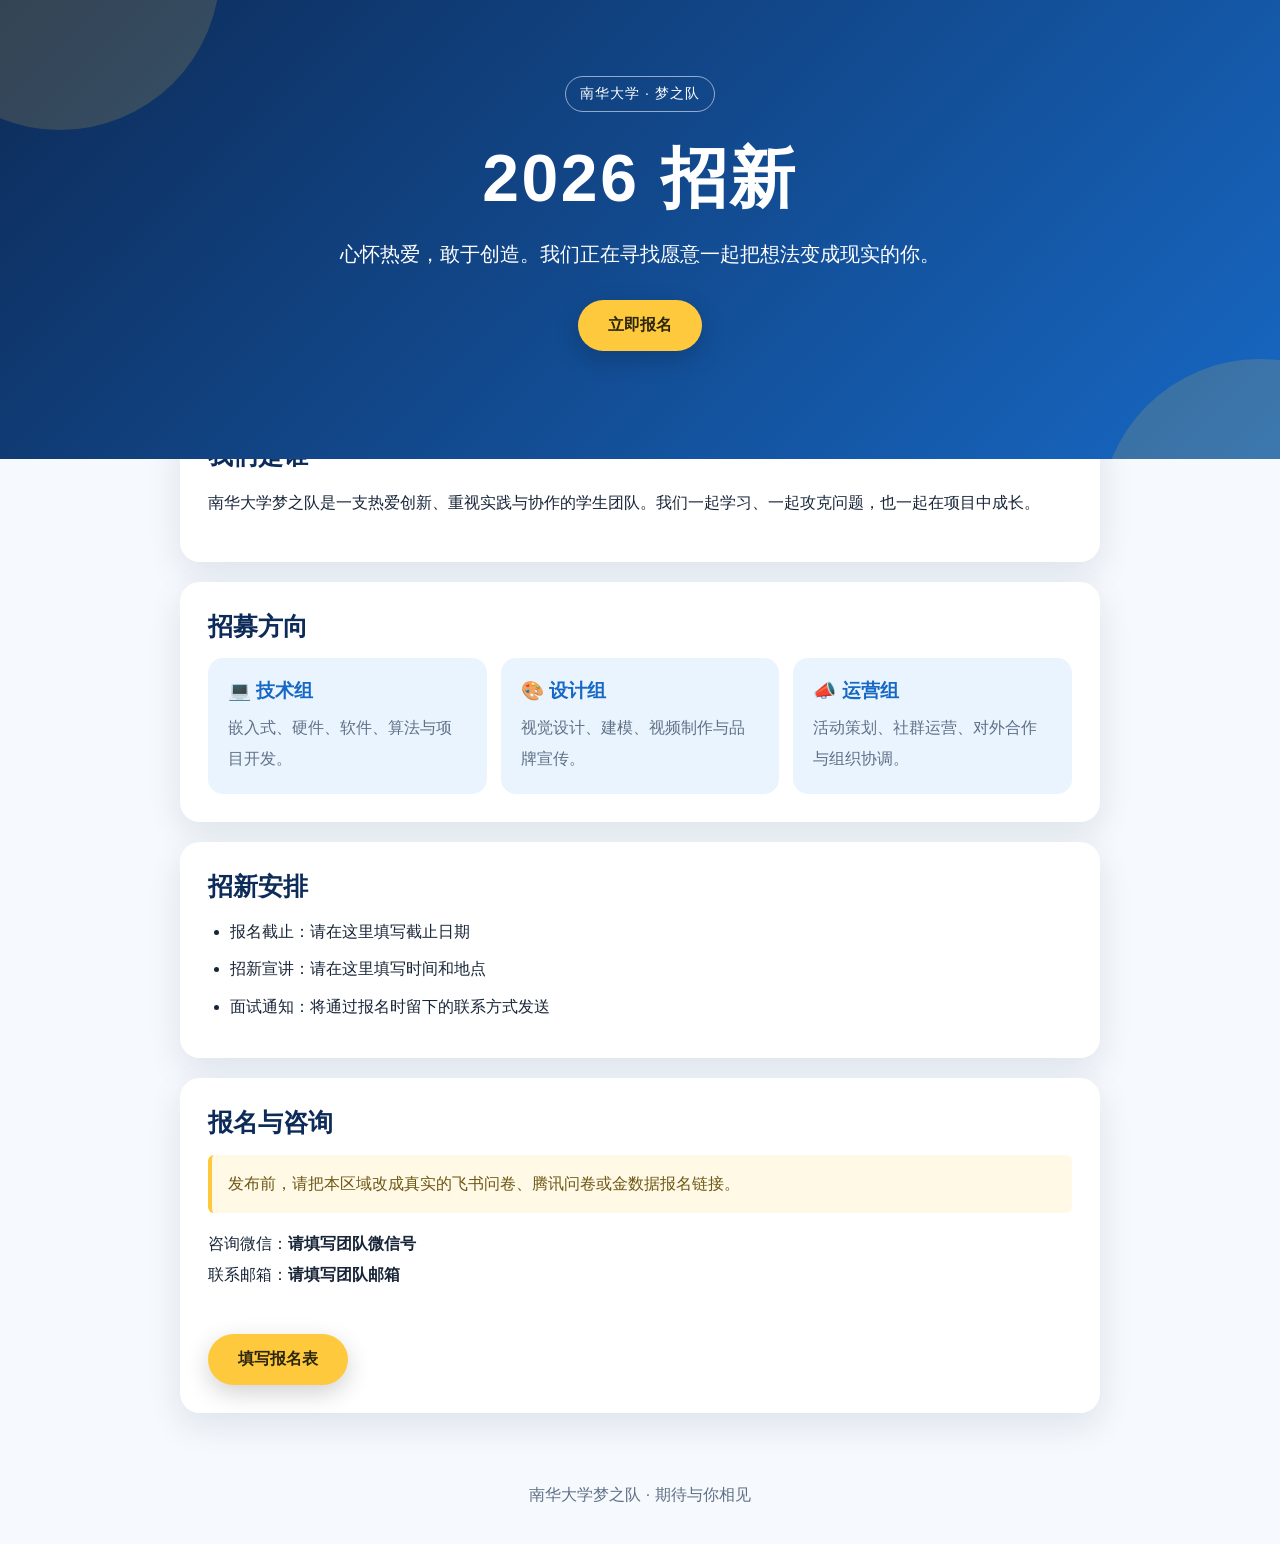
==== index.html @ 324c7036 "Create recruitment website" ====
<!doctype html>
<html lang="zh-CN">
  <head>
    <meta charset="UTF-8" />
    <meta name="viewport" content="width=device-width, initial-scale=1.0" />
    <meta name="description" content="南华大学梦之队 2026 招新" />
    <title>南华大学梦之队｜2026 招新</title>
    <style>
      :root {
        --navy: #0d2b58;
        --blue: #1768c4;
        --sky: #eaf4ff;
        --gold: #ffc93d;
        --ink: #182538;
        --muted: #607086;
        --white: #ffffff;
      }

      * { box-sizing: border-box; }
      html { scroll-behavior: smooth; }
      body {
        margin: 0;
        color: var(--ink);
        font-family: "Microsoft YaHei", "PingFang SC", sans-serif;
        background: #f6f9fd;
      }
      .hero {
        overflow: hidden;
        position: relative;
        padding: 76px 20px 108px;
        color: var(--white);
        text-align: center;
        background: linear-gradient(135deg, var(--navy), var(--blue));
      }
      .hero::before, .hero::after {
        position: absolute;
        width: 320px;
        height: 320px;
        border-radius: 50%;
        content: "";
        opacity: .16;
        background: var(--gold);
      }
      .hero::before { top: -190px; left: -100px; }
      .hero::after { right: -140px; bottom: -220px; }
      .hero-content { position: relative; max-width: 760px; margin: auto; }
      .tag {
        display: inline-block;
        padding: 8px 14px;
        border: 1px solid rgba(255, 255, 255, .55);
        border-radius: 99px;
        font-size: 14px;
        letter-spacing: .08em;
      }
      h1 { margin: 22px 0 12px; font-size: clamp(38px, 8vw, 66px); letter-spacing: .04em; }
      .slogan { margin: 0 auto; max-width: 620px; font-size: clamp(16px, 3vw, 20px); line-height: 1.8; }
      .button {
        display: inline-block;
        margin-top: 28px;
        padding: 15px 30px;
        border-radius: 99px;
        color: #2c260d;
        background: var(--gold);
        font-weight: 700;
        text-decoration: none;
        box-shadow: 0 8px 24px rgba(0, 0, 0, .18);
      }
      main { max-width: 960px; margin: -48px auto 0; padding: 0 20px 52px; }
      .card {
        margin-bottom: 20px;
        padding: 28px;
        border-radius: 20px;
        background: var(--white);
        box-shadow: 0 12px 34px rgba(25, 54, 93, .11);
      }
      h2 { margin: 0 0 15px; color: var(--navy); font-size: 25px; }
      p { line-height: 1.9; }
      .grid { display: grid; grid-template-columns: repeat(3, minmax(0, 1fr)); gap: 14px; }
      .direction { padding: 20px; border-radius: 15px; background: var(--sky); }
      .direction h3 { margin: 0 0 9px; color: var(--blue); }
      .direction p { margin: 0; color: var(--muted); }
      .schedule { margin: 0; padding-left: 22px; }
      .schedule li { margin: 10px 0; line-height: 1.7; }
      .notice { padding: 14px 16px; border-left: 4px solid var(--gold); border-radius: 6px; background: #fff9e6; color: #6d5714; }
      footer { padding: 0 20px 38px; color: var(--muted); text-align: center; }
      @media (max-width: 680px) {
        .hero { padding-top: 58px; }
        .grid { grid-template-columns: 1fr; }
        .card { padding: 22px; }
      }
    </style>
  </head>
  <body>
    <header class="hero">
      <div class="hero-content">
        <span class="tag">南华大学 · 梦之队</span>
        <h1>2026 招新</h1>
        <p class="slogan">心怀热爱，敢于创造。我们正在寻找愿意一起把想法变成现实的你。</p>
        <!-- 将下面 #apply 替换为你的问卷链接，例如 https://xxx.feishu.cn/... -->
        <a class="button" href="#apply">立即报名</a>
      </div>
    </header>

    <main>
      <section class="card">
        <h2>我们是谁</h2>
        <p>南华大学梦之队是一支热爱创新、重视实践与协作的学生团队。我们一起学习、一起攻克问题，也一起在项目中成长。</p>
      </section>

      <section class="card">
        <h2>招募方向</h2>
        <div class="grid">
          <article class="direction">
            <h3>💻 技术组</h3>
            <p>嵌入式、硬件、软件、算法与项目开发。</p>
          </article>
          <article class="direction">
            <h3>🎨 设计组</h3>
            <p>视觉设计、建模、视频制作与品牌宣传。</p>
          </article>
          <article class="direction">
            <h3>📣 运营组</h3>
            <p>活动策划、社群运营、对外合作与组织协调。</p>
          </article>
        </div>
      </section>

      <section class="card">
        <h2>招新安排</h2>
        <ul class="schedule">
          <li>报名截止：请在这里填写截止日期</li>
          <li>招新宣讲：请在这里填写时间和地点</li>
          <li>面试通知：将通过报名时留下的联系方式发送</li>
        </ul>
      </section>

      <section class="card" id="apply">
        <h2>报名与咨询</h2>
        <p class="notice">发布前，请把本区域改成真实的飞书问卷、腾讯问卷或金数据报名链接。</p>
        <p>咨询微信：<strong>请填写团队微信号</strong><br />联系邮箱：<strong>请填写团队邮箱</strong></p>
        <!-- 将 href 中的 # 换成你的报名表链接 -->
        <a class="button" href="#" target="_blank" rel="noopener">填写报名表</a>
      </section>
    </main>

    <footer>南华大学梦之队 · 期待与你相见</footer>
  </body>
</html>
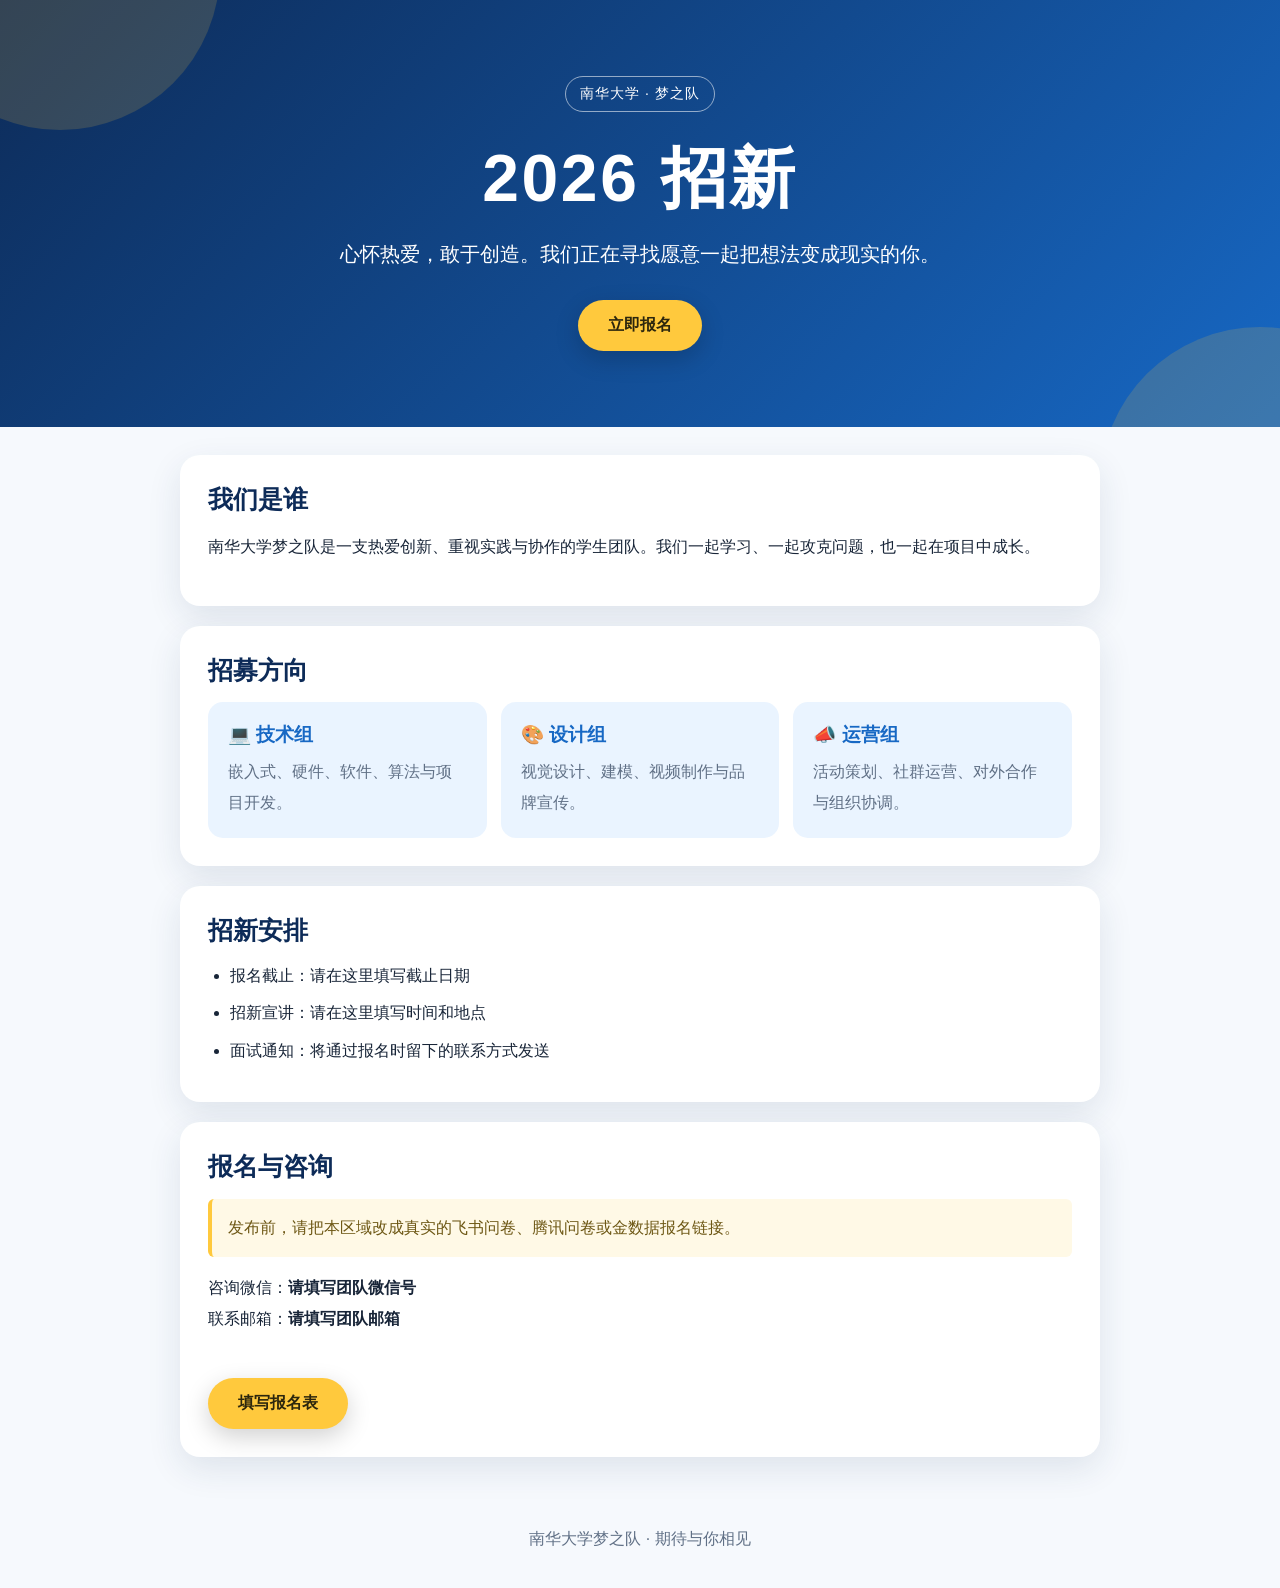
==== commit 6c556926: "Update index.html" ====
--- a/index.html
+++ b/index.html
@@ -27,7 +27,7 @@
       .hero {
         overflow: hidden;
         position: relative;
-        padding: 76px 20px 108px;
+        padding: 76px 20px 76px;
         color: var(--white);
         text-align: center;
         background: linear-gradient(135deg, var(--navy), var(--blue));
@@ -65,7 +65,7 @@
         text-decoration: none;
         box-shadow: 0 8px 24px rgba(0, 0, 0, .18);
       }
-      main { max-width: 960px; margin: -48px auto 0; padding: 0 20px 52px; }
+      main { max-width: 960px; margin: 28px auto 0; padding: 0 20px 52px; }
       .card {
         margin-bottom: 20px;
         padding: 28px;
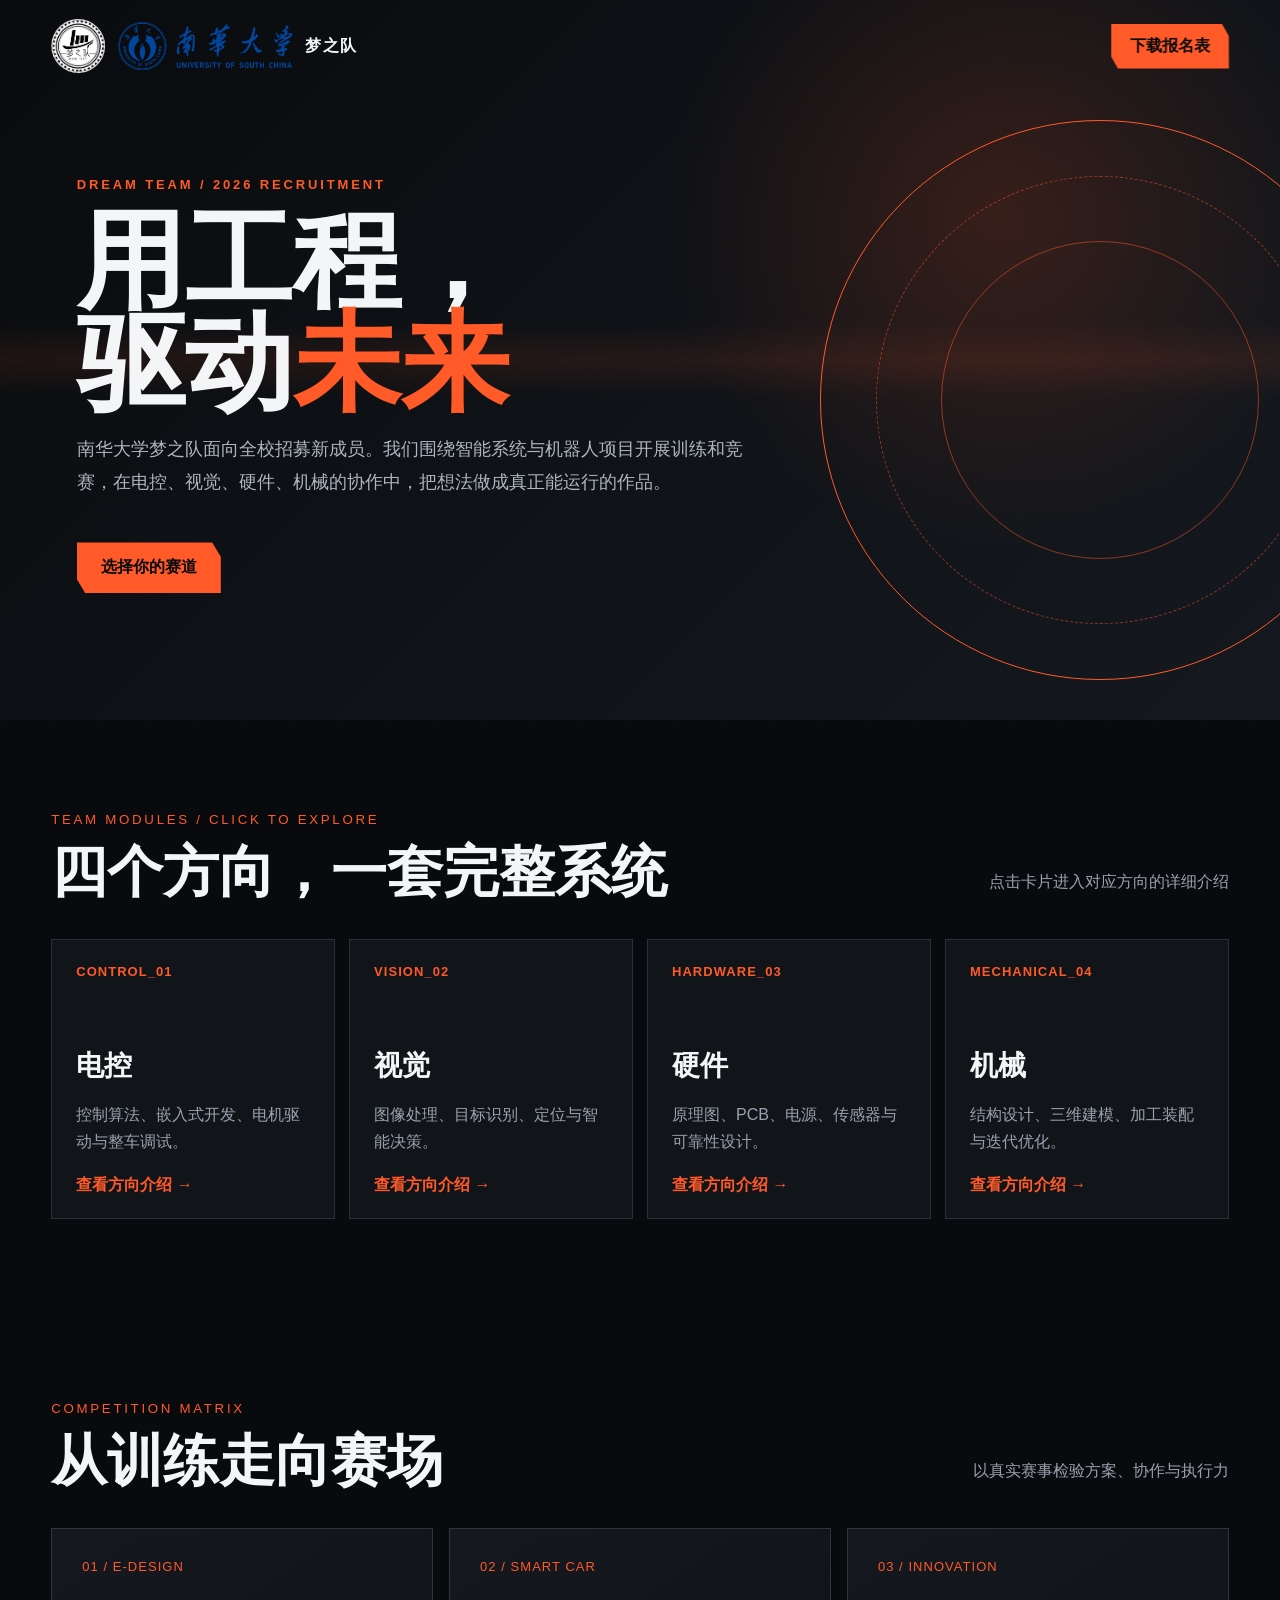
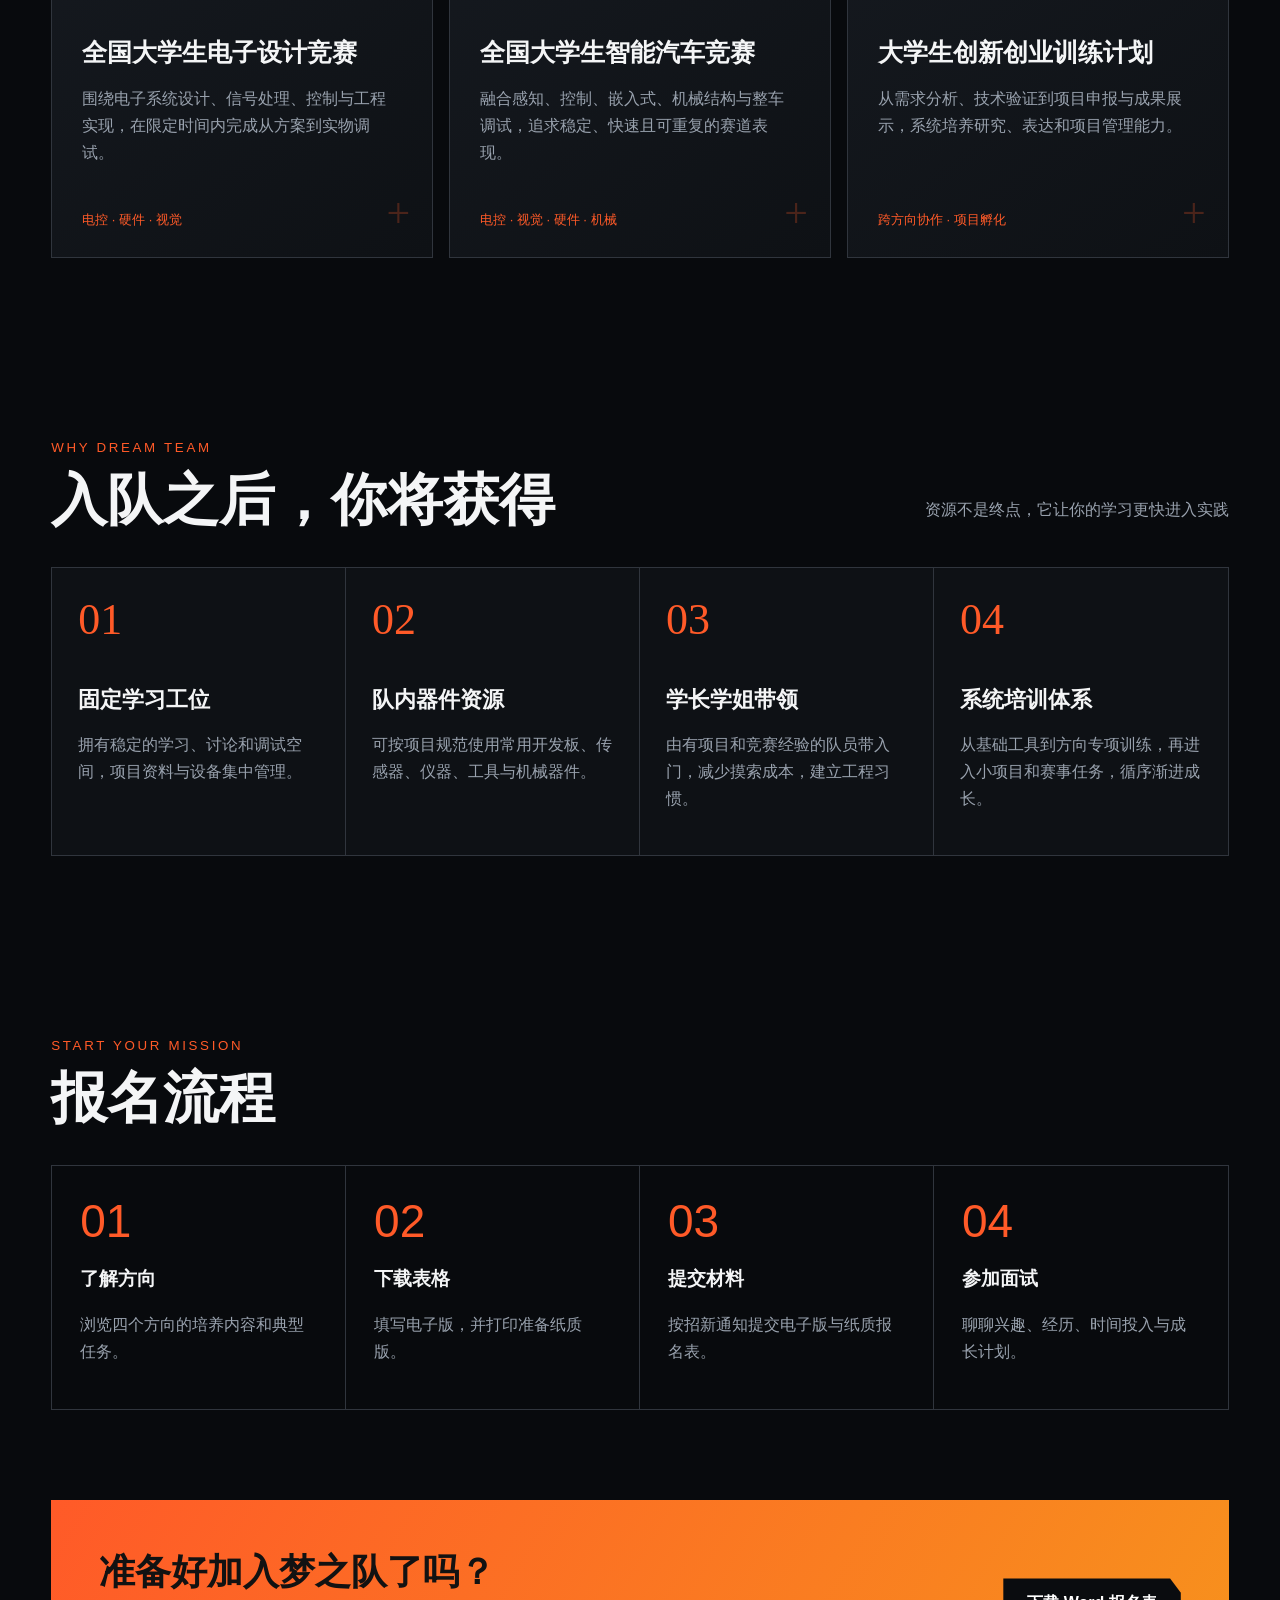
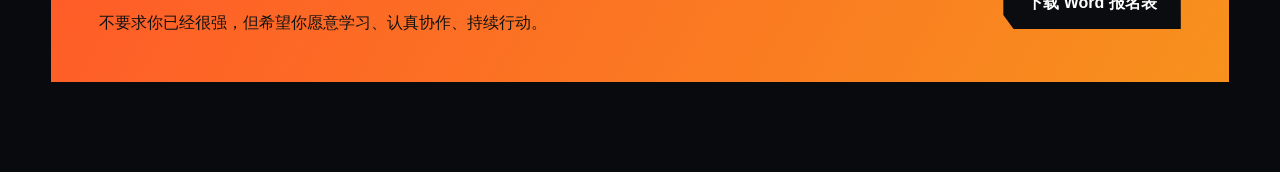
==== commit d6aa3fae: "更新" ====
--- a/index.html
+++ b/index.html
@@ -1,148 +1,11 @@
-<!doctype html>
-<html lang="zh-CN">
-  <head>
-    <meta charset="UTF-8" />
-    <meta name="viewport" content="width=device-width, initial-scale=1.0" />
-    <meta name="description" content="南华大学梦之队 2026 招新" />
-    <title>南华大学梦之队｜2026 招新</title>
-    <style>
-      :root {
-        --navy: #0d2b58;
-        --blue: #1768c4;
-        --sky: #eaf4ff;
-        --gold: #ffc93d;
-        --ink: #182538;
-        --muted: #607086;
-        --white: #ffffff;
-      }
+<!doctype html><html lang="zh-CN"><head><meta charset="utf-8"><meta name="viewport" content="width=device-width,initial-scale=1"><meta name="description" content="南华大学梦之队招新：电控、视觉、硬件、机械方向"><title>梦之队招新 · 黑曜机甲</title><link rel="stylesheet" href="assets/mecha.css"><link rel="stylesheet" href="assets/brand-fix.css"></head><body>
+<nav class="nav"><a class="brand" href="index.html"><img src="assets/dream-team-logo.jpg" alt="梦之队队徽"><img class="usc-logo" src="assets/usc-logo.png" alt="南华大学校标"><b>梦之队</b></a><a class="btn compact" href="南华大学梦之队招新报名表.docx" download>下载报名表</a></nav>
+<header class="hero"><div class="orb"></div><div class="scanline"></div><div class="hero-inner"><div class="kicker">DREAM TEAM / 2026 RECRUITMENT</div><h1>用工程，<br>驱动<em>未来</em></h1><p>南华大学梦之队面向全校招募新成员。我们围绕智能系统与机器人项目开展训练和竞赛，在电控、视觉、硬件、机械的协作中，把想法做成真正能运行的作品。</p><a class="btn" href="#roles">选择你的赛道</a></div></header>
+<main>
+<section id="roles"><div class="title"><div><small>TEAM MODULES / CLICK TO EXPLORE</small><h2>四个方向，一套完整系统</h2></div><p>点击卡片进入对应方向的详细介绍</p></div><div class="roles"><a class="role" href="direction-control.html"><b>CONTROL_01</b><h3>电控</h3><p>控制算法、嵌入式开发、电机驱动与整车调试。</p><span>查看方向介绍 →</span></a><a class="role" href="direction-vision.html"><b>VISION_02</b><h3>视觉</h3><p>图像处理、目标识别、定位与智能决策。</p><span>查看方向介绍 →</span></a><a class="role" href="direction-hardware.html"><b>HARDWARE_03</b><h3>硬件</h3><p>原理图、PCB、电源、传感器与可靠性设计。</p><span>查看方向介绍 →</span></a><a class="role" href="direction-mechanical.html"><b>MECHANICAL_04</b><h3>机械</h3><p>结构设计、三维建模、加工装配与迭代优化。</p><span>查看方向介绍 →</span></a></div></section>
+<section><div class="title"><div><small>COMPETITION MATRIX</small><h2>从训练走向赛场</h2></div><p>以真实赛事检验方案、协作与执行力</p></div><div class="competitions"><article class="competition"><span>01 / E-DESIGN</span><h3>全国大学生电子设计竞赛</h3><p>围绕电子系统设计、信号处理、控制与工程实现，在限定时间内完成从方案到实物调试。</p><i>电控 · 硬件 · 视觉</i></article><article class="competition"><span>02 / SMART CAR</span><h3>全国大学生智能汽车竞赛</h3><p>融合感知、控制、嵌入式、机械结构与整车调试，追求稳定、快速且可重复的赛道表现。</p><i>电控 · 视觉 · 硬件 · 机械</i></article><article class="competition"><span>03 / INNOVATION</span><h3>大学生创新创业训练计划</h3><p>从需求分析、技术验证到项目申报与成果展示，系统培养研究、表达和项目管理能力。</p><i>跨方向协作 · 项目孵化</i></article></div></section>
+<section><div class="title"><div><small>WHY DREAM TEAM</small><h2>入队之后，你将获得</h2></div><p>资源不是终点，它让你的学习更快进入实践</p></div><div class="benefits"><article><b>01</b><h3>固定学习工位</h3><p>拥有稳定的学习、讨论和调试空间，项目资料与设备集中管理。</p></article><article><b>02</b><h3>队内器件资源</h3><p>可按项目规范使用常用开发板、传感器、仪器、工具与机械器件。</p></article><article><b>03</b><h3>学长学姐带领</h3><p>由有项目和竞赛经验的队员带入门，减少摸索成本，建立工程习惯。</p></article><article><b>04</b><h3>系统培训体系</h3><p>从基础工具到方向专项训练，再进入小项目和赛事任务，循序渐进成长。</p></article></div></section>
+<section><div class="title"><div><small>START YOUR MISSION</small><h2>报名流程</h2></div></div><div class="process"><div class="step"><span>01</span><h3>了解方向</h3><p>浏览四个方向的培养内容和典型任务。</p></div><div class="step"><span>02</span><h3>下载表格</h3><p>填写电子版，并打印准备纸质版。</p></div><div class="step"><span>03</span><h3>提交材料</h3><p>按招新通知提交电子版与纸质报名表。</p></div><div class="step"><span>04</span><h3>参加面试</h3><p>聊聊兴趣、经历、时间投入与成长计划。</p></div></div></section>
+<section class="download"><div><h2>准备好加入梦之队了吗？</h2><p>不要求你已经很强，但希望你愿意学习、认真协作、持续行动。</p></div><a class="btn dark" href="南华大学梦之队招新报名表.docx" download>下载 Word 报名表</a></section>
+</main><script src="assets/mecha.js"></script></body></html>
 
-      * { box-sizing: border-box; }
-      html { scroll-behavior: smooth; }
-      body {
-        margin: 0;
-        color: var(--ink);
-        font-family: "Microsoft YaHei", "PingFang SC", sans-serif;
-        background: #f6f9fd;
-      }
-      .hero {
-        overflow: hidden;
-        position: relative;
-        padding: 76px 20px 76px;
-        color: var(--white);
-        text-align: center;
-        background: linear-gradient(135deg, var(--navy), var(--blue));
-      }
-      .hero::before, .hero::after {
-        position: absolute;
-        width: 320px;
-        height: 320px;
-        border-radius: 50%;
-        content: "";
-        opacity: .16;
-        background: var(--gold);
-      }
-      .hero::before { top: -190px; left: -100px; }
-      .hero::after { right: -140px; bottom: -220px; }
-      .hero-content { position: relative; max-width: 760px; margin: auto; }
-      .tag {
-        display: inline-block;
-        padding: 8px 14px;
-        border: 1px solid rgba(255, 255, 255, .55);
-        border-radius: 99px;
-        font-size: 14px;
-        letter-spacing: .08em;
-      }
-      h1 { margin: 22px 0 12px; font-size: clamp(38px, 8vw, 66px); letter-spacing: .04em; }
-      .slogan { margin: 0 auto; max-width: 620px; font-size: clamp(16px, 3vw, 20px); line-height: 1.8; }
-      .button {
-        display: inline-block;
-        margin-top: 28px;
-        padding: 15px 30px;
-        border-radius: 99px;
-        color: #2c260d;
-        background: var(--gold);
-        font-weight: 700;
-        text-decoration: none;
-        box-shadow: 0 8px 24px rgba(0, 0, 0, .18);
-      }
-      main { max-width: 960px; margin: 28px auto 0; padding: 0 20px 52px; }
-      .card {
-        margin-bottom: 20px;
-        padding: 28px;
-        border-radius: 20px;
-        background: var(--white);
-        box-shadow: 0 12px 34px rgba(25, 54, 93, .11);
-      }
-      h2 { margin: 0 0 15px; color: var(--navy); font-size: 25px; }
-      p { line-height: 1.9; }
-      .grid { display: grid; grid-template-columns: repeat(3, minmax(0, 1fr)); gap: 14px; }
-      .direction { padding: 20px; border-radius: 15px; background: var(--sky); }
-      .direction h3 { margin: 0 0 9px; color: var(--blue); }
-      .direction p { margin: 0; color: var(--muted); }
-      .schedule { margin: 0; padding-left: 22px; }
-      .schedule li { margin: 10px 0; line-height: 1.7; }
-      .notice { padding: 14px 16px; border-left: 4px solid var(--gold); border-radius: 6px; background: #fff9e6; color: #6d5714; }
-      footer { padding: 0 20px 38px; color: var(--muted); text-align: center; }
-      @media (max-width: 680px) {
-        .hero { padding-top: 58px; }
-        .grid { grid-template-columns: 1fr; }
-        .card { padding: 22px; }
-      }
-    </style>
-  </head>
-  <body>
-    <header class="hero">
-      <div class="hero-content">
-        <span class="tag">南华大学 · 梦之队</span>
-        <h1>2026 招新</h1>
-        <p class="slogan">心怀热爱，敢于创造。我们正在寻找愿意一起把想法变成现实的你。</p>
-        <!-- 将下面 #apply 替换为你的问卷链接，例如 https://xxx.feishu.cn/... -->
-        <a class="button" href="#apply">立即报名</a>
-      </div>
-    </header>
-
-    <main>
-      <section class="card">
-        <h2>我们是谁</h2>
-        <p>南华大学梦之队是一支热爱创新、重视实践与协作的学生团队。我们一起学习、一起攻克问题，也一起在项目中成长。</p>
-      </section>
-
-      <section class="card">
-        <h2>招募方向</h2>
-        <div class="grid">
-          <article class="direction">
-            <h3>💻 技术组</h3>
-            <p>嵌入式、硬件、软件、算法与项目开发。</p>
-          </article>
-          <article class="direction">
-            <h3>🎨 设计组</h3>
-            <p>视觉设计、建模、视频制作与品牌宣传。</p>
-          </article>
-          <article class="direction">
-            <h3>📣 运营组</h3>
-            <p>活动策划、社群运营、对外合作与组织协调。</p>
-          </article>
-        </div>
-      </section>
-
-      <section class="card">
-        <h2>招新安排</h2>
-        <ul class="schedule">
-          <li>报名截止：请在这里填写截止日期</li>
-          <li>招新宣讲：请在这里填写时间和地点</li>
-          <li>面试通知：将通过报名时留下的联系方式发送</li>
-        </ul>
-      </section>
-
-      <section class="card" id="apply">
-        <h2>报名与咨询</h2>
-        <p class="notice">发布前，请把本区域改成真实的飞书问卷、腾讯问卷或金数据报名链接。</p>
-        <p>咨询微信：<strong>请填写团队微信号</strong><br />联系邮箱：<strong>请填写团队邮箱</strong></p>
-        <!-- 将 href 中的 # 换成你的报名表链接 -->
-        <a class="button" href="#" target="_blank" rel="noopener">填写报名表</a>
-      </section>
-    </main>
-
-    <footer>南华大学梦之队 · 期待与你相见</footer>
-  </body>
-</html>
--- a/assets/mecha.css
+++ b/assets/mecha.css
@@ -0,0 +1 @@
+:root{--bg:#080a0d;--panel:#111419;--line:#30353d;--orange:#ff5a28;--amber:#f7911d;--text:#f4f5f6;--muted:#99a2ae;--blue:#66d9ff}*{box-sizing:border-box}html{scroll-behavior:smooth;overflow-x:hidden}body{margin:0;background:var(--bg);color:var(--text);font-family:"Microsoft YaHei","PingFang SC",sans-serif;overflow-x:hidden}body::before{position:fixed;inset:0;content:"";pointer-events:none;background:linear-gradient(#ffffff08 1px,transparent 1px),linear-gradient(90deg,#ffffff08 1px,transparent 1px);background-size:48px 48px;mask-image:linear-gradient(to bottom,#000,transparent)}a{color:inherit}.nav{position:absolute;z-index:10;top:0;left:50%;transform:translateX(-50%);width:min(1180px,92%);height:92px;display:flex;align-items:center;justify-content:space-between}.brand{display:flex;align-items:center;gap:13px;text-decoration:none}.brand img{width:54px;height:54px;border-radius:50%;object-fit:cover;background:white}.brand img:nth-child(2){width:64px}.brand b{letter-spacing:.1em}.hero{position:relative;min-height:720px;display:grid;place-items:center;padding:130px 6vw 80px;background:radial-gradient(circle at 78% 30%,#ff58232a,transparent 30%),linear-gradient(135deg,#090b0e,#15191f);overflow:hidden}.orb{position:absolute;width:min(560px,70vw);aspect-ratio:1;border:1px solid var(--orange);border-radius:50%;right:-100px;top:120px;animation:spin 18s linear infinite}.orb::before,.orb::after{position:absolute;inset:55px;content:"";border:1px dashed #ff5a2880;border-radius:50%}.orb::after{inset:120px;border-style:solid}.scanline{position:absolute;inset:-80% 0;background:linear-gradient(transparent 48%,#ff5a2817 50%,transparent 52%);animation:scan 8s linear infinite}.hero-inner{position:relative;z-index:2;width:min(1180px,100%)}.kicker,.eyebrow{color:var(--orange);letter-spacing:.22em;font-weight:700;font-size:13px}.hero h1{max-width:850px;margin:18px 0;font-size:clamp(48px,9vw,108px);line-height:.95;text-transform:uppercase}.hero h1 em{font-style:normal;color:var(--orange)}.hero p{max-width:690px;color:#aeb5bf;font-size:18px;line-height:1.85}.btn{display:inline-block;margin-top:25px;padding:15px 24px;background:var(--orange);color:#080a0d;text-decoration:none;font-weight:800;clip-path:polygon(0 0,94% 0,100% 28%,100% 100%,6% 100%,0 72%)}.btn.compact{margin:0;padding:12px 19px}.btn.dark{background:#0a0c0f;color:white}main>section,body>section{width:min(1180px,92%);margin:0 auto;padding:90px 0}.title{display:flex;align-items:end;justify-content:space-between;gap:25px;margin-bottom:28px}.title h2{margin:7px 0 0;font-size:clamp(30px,5vw,56px)}.title small{color:var(--orange);letter-spacing:.2em}.title>p{max-width:370px;color:var(--muted);line-height:1.6;text-align:right}.roles{display:grid;grid-template-columns:repeat(4,1fr);gap:14px}.role{position:relative;min-height:280px;padding:24px;border:1px solid #2b3038;background:var(--panel);text-decoration:none;transition:.3s}.role:hover{transform:translateY(-8px);border-color:var(--orange);box-shadow:0 18px 50px #ff5a2817}.role b,.competition span{display:block;color:var(--orange);font-size:13px;letter-spacing:.08em}.role h3{font-size:28px;margin:68px 0 12px}.role p,.competition p,.benefits p,.step p{color:var(--muted);line-height:1.7}.role>span{position:absolute;bottom:22px;color:var(--orange);font-weight:700}.competitions{display:grid;grid-template-columns:repeat(3,1fr);gap:16px}.competition{position:relative;min-height:330px;padding:30px;border:1px solid var(--line);background:linear-gradient(145deg,#15191f,#0e1115)}.competition::after{position:absolute;right:22px;bottom:20px;content:"+";font:42px Consolas;color:#ff5a2840}.competition h3{font-size:25px;margin:62px 0 14px}.competition i{position:absolute;left:30px;bottom:28px;color:var(--orange);font-size:13px;font-style:normal}.benefits{display:grid;grid-template-columns:repeat(4,1fr);border:1px solid var(--line)}.benefits article{min-height:255px;padding:26px;border-right:1px solid var(--line);background:#0e1115}.benefits article:last-child{border:0}.benefits b{font:44px Consolas;color:var(--orange)}.benefits h3{margin:40px 0 10px;font-size:22px}.process{display:grid;grid-template-columns:repeat(4,1fr);border:1px solid var(--line)}.step{padding:28px;border-right:1px solid var(--line)}.step:last-child{border:0}.step span{font-size:46px;color:var(--orange)}.download{margin-bottom:90px;padding:48px;background:linear-gradient(120deg,var(--orange),var(--amber));color:#121212;display:flex;align-items:center;justify-content:space-between;gap:25px}.download h2{margin:0;font-size:36px}.download p{margin-bottom:0}.direction-hero{position:relative;min-height:510px;padding:150px max(5vw,24px) 75px;background:radial-gradient(circle at 82% 35%,#ff5a2826,transparent 27%),#0e1115;overflow:hidden}.direction-hero .inner{position:relative;z-index:2;width:min(1180px,100%);margin:auto}.back{display:inline-block;margin-bottom:28px;color:var(--muted);text-decoration:none}.direction-hero h1{margin:12px 0;font-size:clamp(50px,9vw,100px)}.direction-hero p{max-width:720px;color:#aeb5bf;font-size:18px;line-height:1.8}.module-grid{display:grid;grid-template-columns:1.1fr .9fr;gap:20px}.module{padding:30px;border:1px solid var(--line);background:var(--panel)}.module h2{margin-top:0;font-size:28px}.module h3{color:var(--orange)}.module ul{padding-left:20px;color:var(--muted);line-height:2}.blueprint-list{display:grid;gap:12px}.blueprint-item{position:relative;padding:19px 20px 19px 58px;border:1px solid #28506a;background:#0b1720}.blueprint-item b{position:absolute;left:18px;color:var(--blue);font:18px Consolas}.blueprint-item strong{display:block;margin-bottom:5px}.blueprint-item span{color:var(--muted);line-height:1.6}.path{display:grid;grid-template-columns:repeat(4,1fr);gap:12px}.path article{min-height:210px;padding:23px;border-top:3px solid var(--orange);background:var(--panel)}.path b{font:36px Consolas;color:var(--orange)}.path p{color:var(--muted);line-height:1.65}.project-strip{display:grid;grid-template-columns:repeat(3,1fr);gap:14px}.project-strip article{padding:25px;border:1px solid var(--line);background:#0e1115}.project-strip h3{margin-top:0}.project-strip p{color:var(--muted);line-height:1.7}@keyframes spin{to{transform:rotate(360deg)}}@keyframes scan{to{transform:translateY(80%)}}@media(max-width:900px){.roles,.benefits{grid-template-columns:1fr 1fr}.competitions{grid-template-columns:1fr}.module-grid{grid-template-columns:1fr}.path,.project-strip{grid-template-columns:1fr 1fr}.benefits article:nth-child(2){border-right:0}.benefits article{border-bottom:1px solid var(--line)}}@media(max-width:620px){.roles,.benefits,.process,.path,.project-strip{grid-template-columns:1fr}.brand b{display:none}.brand img{width:45px;height:45px}.brand img:nth-child(2){width:52px}.nav .btn{font-size:13px}.hero{min-height:670px}.title{display:block}.title>p{text-align:left}.role{min-height:230px}.role h3{margin-top:40px}.benefits article,.step{border-right:0;border-bottom:1px solid var(--line)}.download{display:block;padding:34px 25px}.download .btn{margin-top:22px}.direction-hero{padding-top:125px}.module{padding:23px}}
--- a/assets/brand-fix.css
+++ b/assets/brand-fix.css
@@ -0,0 +1,2 @@
+.brand img.usc-logo{width:174px;height:auto;border-radius:0;object-fit:contain;background:transparent}
+@media(max-width:620px){.brand img.usc-logo{width:120px;height:auto}.brand b{display:none}}
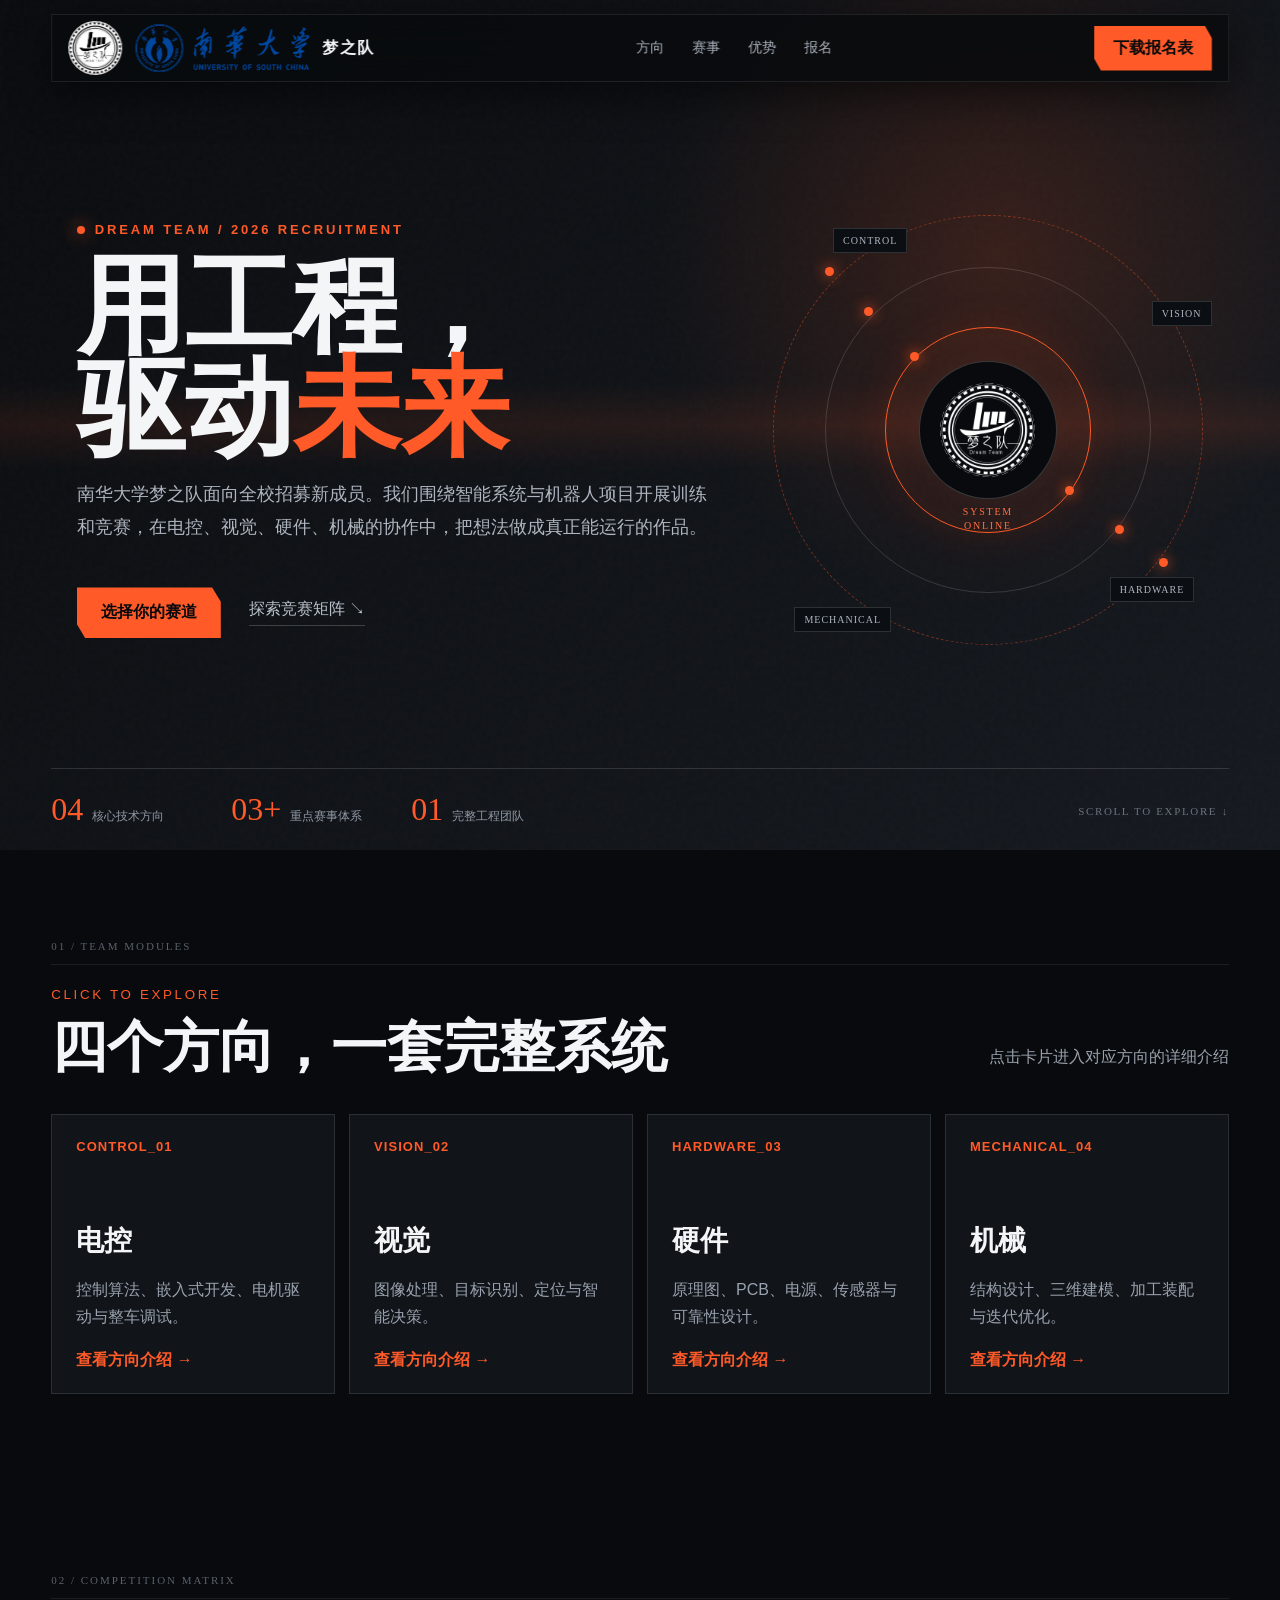
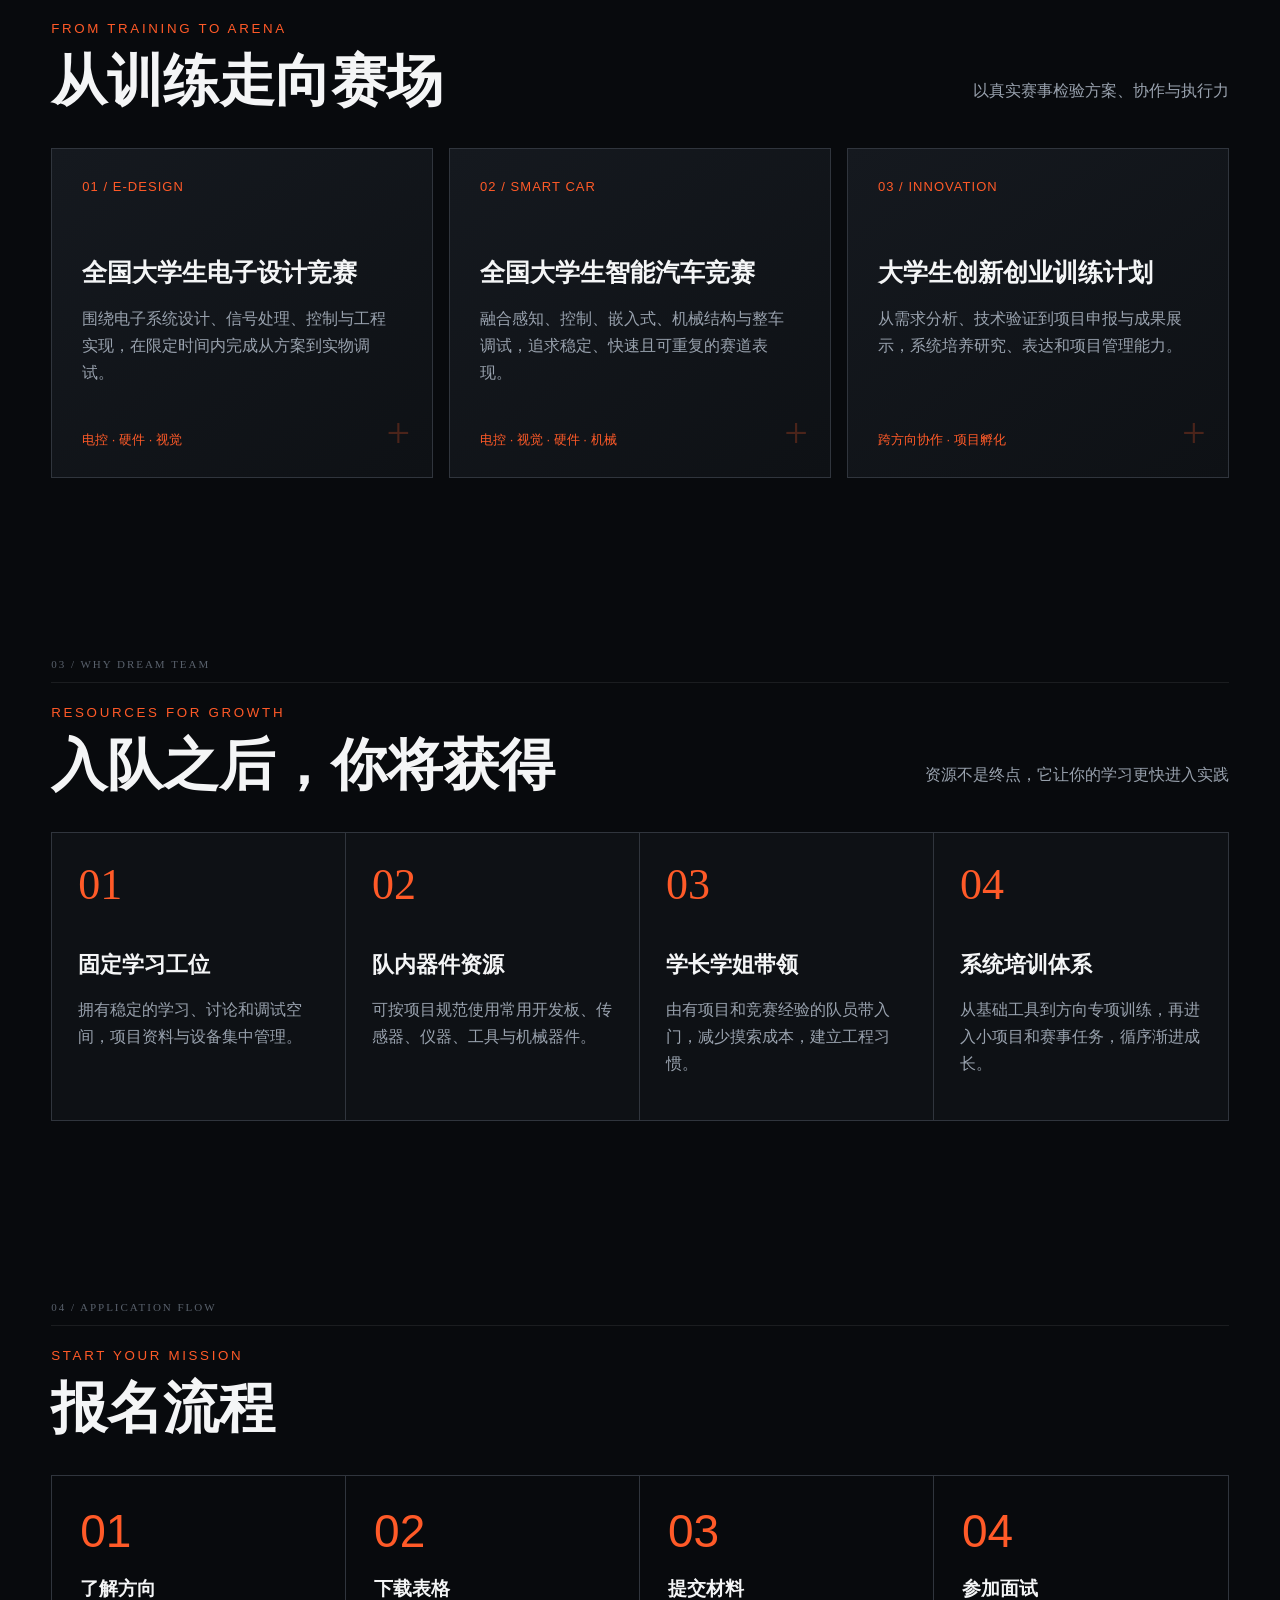
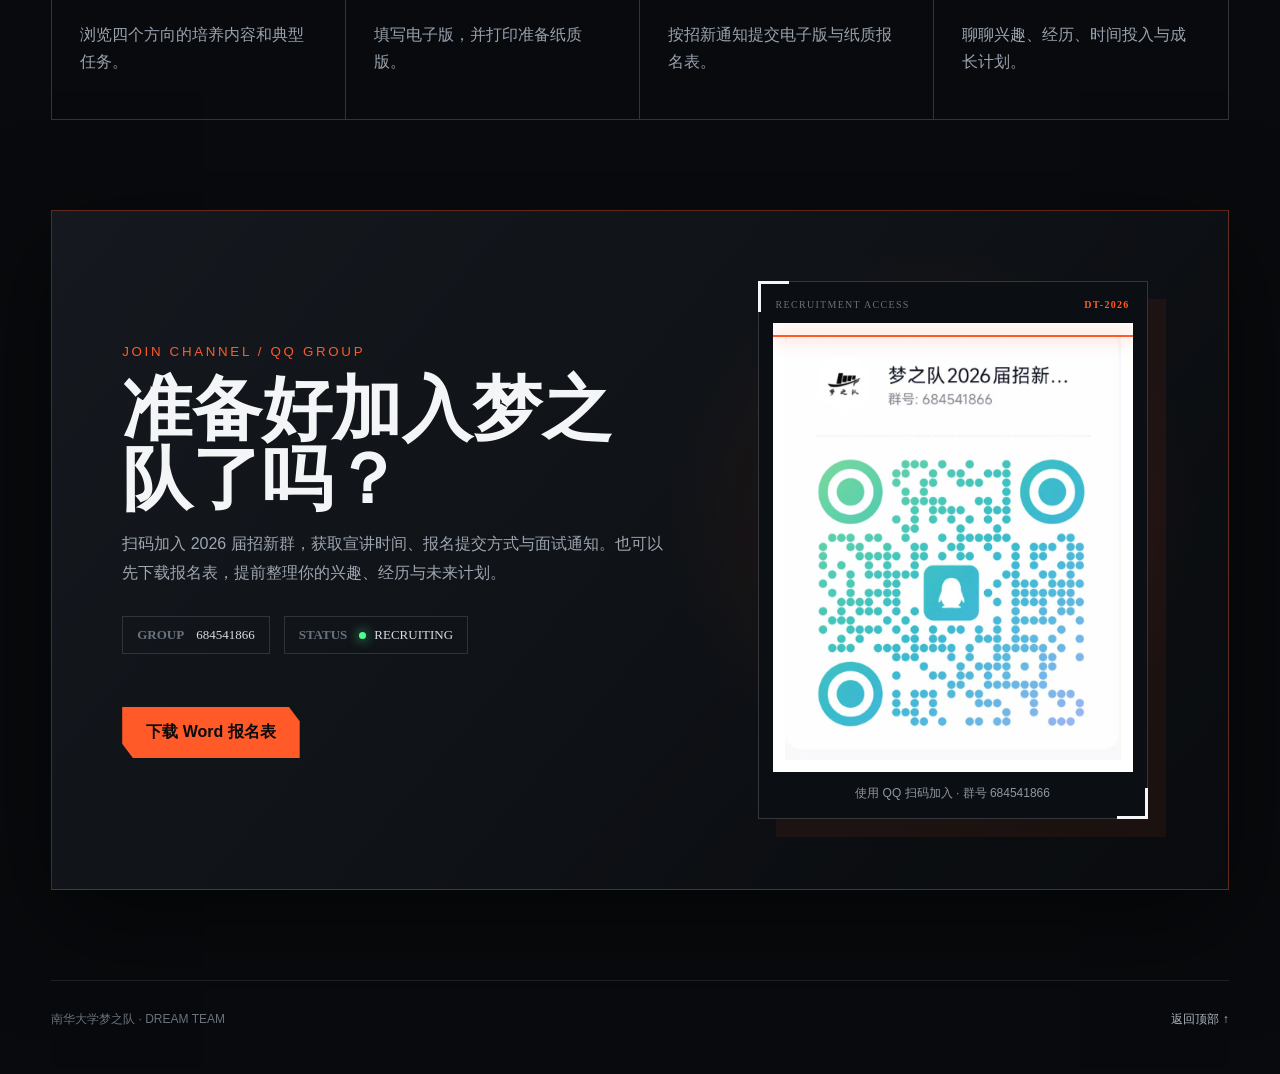
==== commit 6d649955: "更新" ====
--- a/index.html
+++ b/index.html
@@ -1,11 +1,79 @@
-<!doctype html><html lang="zh-CN"><head><meta charset="utf-8"><meta name="viewport" content="width=device-width,initial-scale=1"><meta name="description" content="南华大学梦之队招新：电控、视觉、硬件、机械方向"><title>梦之队招新 · 黑曜机甲</title><link rel="stylesheet" href="assets/mecha.css"><link rel="stylesheet" href="assets/brand-fix.css"></head><body>
-<nav class="nav"><a class="brand" href="index.html"><img src="assets/dream-team-logo.jpg" alt="梦之队队徽"><img class="usc-logo" src="assets/usc-logo.png" alt="南华大学校标"><b>梦之队</b></a><a class="btn compact" href="南华大学梦之队招新报名表.docx" download>下载报名表</a></nav>
-<header class="hero"><div class="orb"></div><div class="scanline"></div><div class="hero-inner"><div class="kicker">DREAM TEAM / 2026 RECRUITMENT</div><h1>用工程，<br>驱动<em>未来</em></h1><p>南华大学梦之队面向全校招募新成员。我们围绕智能系统与机器人项目开展训练和竞赛，在电控、视觉、硬件、机械的协作中，把想法做成真正能运行的作品。</p><a class="btn" href="#roles">选择你的赛道</a></div></header>
-<main>
-<section id="roles"><div class="title"><div><small>TEAM MODULES / CLICK TO EXPLORE</small><h2>四个方向，一套完整系统</h2></div><p>点击卡片进入对应方向的详细介绍</p></div><div class="roles"><a class="role" href="direction-control.html"><b>CONTROL_01</b><h3>电控</h3><p>控制算法、嵌入式开发、电机驱动与整车调试。</p><span>查看方向介绍 →</span></a><a class="role" href="direction-vision.html"><b>VISION_02</b><h3>视觉</h3><p>图像处理、目标识别、定位与智能决策。</p><span>查看方向介绍 →</span></a><a class="role" href="direction-hardware.html"><b>HARDWARE_03</b><h3>硬件</h3><p>原理图、PCB、电源、传感器与可靠性设计。</p><span>查看方向介绍 →</span></a><a class="role" href="direction-mechanical.html"><b>MECHANICAL_04</b><h3>机械</h3><p>结构设计、三维建模、加工装配与迭代优化。</p><span>查看方向介绍 →</span></a></div></section>
-<section><div class="title"><div><small>COMPETITION MATRIX</small><h2>从训练走向赛场</h2></div><p>以真实赛事检验方案、协作与执行力</p></div><div class="competitions"><article class="competition"><span>01 / E-DESIGN</span><h3>全国大学生电子设计竞赛</h3><p>围绕电子系统设计、信号处理、控制与工程实现，在限定时间内完成从方案到实物调试。</p><i>电控 · 硬件 · 视觉</i></article><article class="competition"><span>02 / SMART CAR</span><h3>全国大学生智能汽车竞赛</h3><p>融合感知、控制、嵌入式、机械结构与整车调试，追求稳定、快速且可重复的赛道表现。</p><i>电控 · 视觉 · 硬件 · 机械</i></article><article class="competition"><span>03 / INNOVATION</span><h3>大学生创新创业训练计划</h3><p>从需求分析、技术验证到项目申报与成果展示，系统培养研究、表达和项目管理能力。</p><i>跨方向协作 · 项目孵化</i></article></div></section>
-<section><div class="title"><div><small>WHY DREAM TEAM</small><h2>入队之后，你将获得</h2></div><p>资源不是终点，它让你的学习更快进入实践</p></div><div class="benefits"><article><b>01</b><h3>固定学习工位</h3><p>拥有稳定的学习、讨论和调试空间，项目资料与设备集中管理。</p></article><article><b>02</b><h3>队内器件资源</h3><p>可按项目规范使用常用开发板、传感器、仪器、工具与机械器件。</p></article><article><b>03</b><h3>学长学姐带领</h3><p>由有项目和竞赛经验的队员带入门，减少摸索成本，建立工程习惯。</p></article><article><b>04</b><h3>系统培训体系</h3><p>从基础工具到方向专项训练，再进入小项目和赛事任务，循序渐进成长。</p></article></div></section>
-<section><div class="title"><div><small>START YOUR MISSION</small><h2>报名流程</h2></div></div><div class="process"><div class="step"><span>01</span><h3>了解方向</h3><p>浏览四个方向的培养内容和典型任务。</p></div><div class="step"><span>02</span><h3>下载表格</h3><p>填写电子版，并打印准备纸质版。</p></div><div class="step"><span>03</span><h3>提交材料</h3><p>按招新通知提交电子版与纸质报名表。</p></div><div class="step"><span>04</span><h3>参加面试</h3><p>聊聊兴趣、经历、时间投入与成长计划。</p></div></div></section>
-<section class="download"><div><h2>准备好加入梦之队了吗？</h2><p>不要求你已经很强，但希望你愿意学习、认真协作、持续行动。</p></div><a class="btn dark" href="南华大学梦之队招新报名表.docx" download>下载 Word 报名表</a></section>
-</main><script src="assets/mecha.js"></script></body></html>
+<!doctype html>
+<html lang="zh-CN">
+<head>
+  <meta charset="utf-8">
+  <meta name="viewport" content="width=device-width,initial-scale=1">
+  <meta name="description" content="南华大学梦之队招新：电控、视觉、硬件、机械方向">
+  <title>梦之队招新 · 黑曜机甲</title>
+  <link rel="stylesheet" href="assets/mecha.css">
+  <link rel="stylesheet" href="assets/brand-fix.css">
+  <link rel="stylesheet" href="assets/mecha-v2.css">
+</head>
+<body>
+  <nav class="nav">
+    <a class="brand" href="index.html"><img src="assets/dream-team-logo.jpg" alt="梦之队队徽"><img class="usc-logo" src="assets/usc-logo.png" alt="南华大学校标"><b>梦之队</b></a>
+    <div class="nav-links"><a href="#roles">方向</a><a href="#competitions">赛事</a><a href="#benefits">优势</a><a href="#apply">报名</a></div>
+    <a class="btn compact" href="南华大学梦之队招新报名表.docx" download>下载报名表</a>
+  </nav>
 
+  <header class="hero hero-v2">
+    <div class="hero-noise"></div><div class="scanline"></div>
+    <div class="hero-inner hero-layout">
+      <div class="hero-copy">
+        <div class="kicker"><span class="live-dot"></span>DREAM TEAM / 2026 RECRUITMENT</div>
+        <h1>用工程，<br>驱动<em>未来</em></h1>
+        <p>南华大学梦之队面向全校招募新成员。我们围绕智能系统与机器人项目开展训练和竞赛，在电控、视觉、硬件、机械的协作中，把想法做成真正能运行的作品。</p>
+        <div class="hero-actions"><a class="btn" href="#roles">选择你的赛道</a><a class="text-link" href="#competitions">探索竞赛矩阵 ↘</a></div>
+      </div>
+      <div class="core" aria-hidden="true">
+        <div class="core-ring ring-a"></div><div class="core-ring ring-b"></div><div class="core-ring ring-c"></div>
+        <div class="core-center"><img src="assets/dream-team-logo.jpg" alt=""><span>SYSTEM<br>ONLINE</span></div>
+        <i class="node n1">CONTROL</i><i class="node n2">VISION</i><i class="node n3">HARDWARE</i><i class="node n4">MECHANICAL</i>
+      </div>
+    </div>
+    <div class="hero-stats"><div><b>04</b><span>核心技术方向</span></div><div><b>03+</b><span>重点赛事体系</span></div><div><b>01</b><span>完整工程团队</span></div><p>SCROLL TO EXPLORE ↓</p></div>
+  </header>
+
+  <main>
+    <section id="roles">
+      <div class="section-index">01 / TEAM MODULES</div>
+      <div class="title"><div><small>CLICK TO EXPLORE</small><h2>四个方向，一套完整系统</h2></div><p>点击卡片进入对应方向的详细介绍</p></div>
+      <div class="roles">
+        <a class="role spotlight" href="direction-control.html"><b>CONTROL_01</b><h3>电控</h3><p>控制算法、嵌入式开发、电机驱动与整车调试。</p><span>查看方向介绍 →</span></a>
+        <a class="role spotlight" href="direction-vision.html"><b>VISION_02</b><h3>视觉</h3><p>图像处理、目标识别、定位与智能决策。</p><span>查看方向介绍 →</span></a>
+        <a class="role spotlight" href="direction-hardware.html"><b>HARDWARE_03</b><h3>硬件</h3><p>原理图、PCB、电源、传感器与可靠性设计。</p><span>查看方向介绍 →</span></a>
+        <a class="role spotlight" href="direction-mechanical.html"><b>MECHANICAL_04</b><h3>机械</h3><p>结构设计、三维建模、加工装配与迭代优化。</p><span>查看方向介绍 →</span></a>
+      </div>
+    </section>
+
+    <section id="competitions">
+      <div class="section-index">02 / COMPETITION MATRIX</div>
+      <div class="title"><div><small>FROM TRAINING TO ARENA</small><h2>从训练走向赛场</h2></div><p>以真实赛事检验方案、协作与执行力</p></div>
+      <div class="competitions">
+        <article class="competition spotlight"><span>01 / E-DESIGN</span><h3>全国大学生电子设计竞赛</h3><p>围绕电子系统设计、信号处理、控制与工程实现，在限定时间内完成从方案到实物调试。</p><i>电控 · 硬件 · 视觉</i></article>
+        <article class="competition spotlight"><span>02 / SMART CAR</span><h3>全国大学生智能汽车竞赛</h3><p>融合感知、控制、嵌入式、机械结构与整车调试，追求稳定、快速且可重复的赛道表现。</p><i>电控 · 视觉 · 硬件 · 机械</i></article>
+        <article class="competition spotlight"><span>03 / INNOVATION</span><h3>大学生创新创业训练计划</h3><p>从需求分析、技术验证到项目申报与成果展示，系统培养研究、表达和项目管理能力。</p><i>跨方向协作 · 项目孵化</i></article>
+      </div>
+    </section>
+
+    <section id="benefits">
+      <div class="section-index">03 / WHY DREAM TEAM</div>
+      <div class="title"><div><small>RESOURCES FOR GROWTH</small><h2>入队之后，你将获得</h2></div><p>资源不是终点，它让你的学习更快进入实践</p></div>
+      <div class="benefits"><article class="spotlight"><b>01</b><h3>固定学习工位</h3><p>拥有稳定的学习、讨论和调试空间，项目资料与设备集中管理。</p></article><article class="spotlight"><b>02</b><h3>队内器件资源</h3><p>可按项目规范使用常用开发板、传感器、仪器、工具与机械器件。</p></article><article class="spotlight"><b>03</b><h3>学长学姐带领</h3><p>由有项目和竞赛经验的队员带入门，减少摸索成本，建立工程习惯。</p></article><article class="spotlight"><b>04</b><h3>系统培训体系</h3><p>从基础工具到方向专项训练，再进入小项目和赛事任务，循序渐进成长。</p></article></div>
+    </section>
+
+    <section id="apply">
+      <div class="section-index">04 / APPLICATION FLOW</div>
+      <div class="title"><div><small>START YOUR MISSION</small><h2>报名流程</h2></div></div>
+      <div class="process"><div class="step"><span>01</span><h3>了解方向</h3><p>浏览四个方向的培养内容和典型任务。</p></div><div class="step"><span>02</span><h3>下载表格</h3><p>填写电子版，并打印准备纸质版。</p></div><div class="step"><span>03</span><h3>提交材料</h3><p>按招新通知提交电子版与纸质报名表。</p></div><div class="step"><span>04</span><h3>参加面试</h3><p>聊聊兴趣、经历、时间投入与成长计划。</p></div></div>
+    </section>
+
+    <section class="join-terminal">
+      <div class="join-copy"><small>JOIN CHANNEL / QQ GROUP</small><h2>准备好加入梦之队了吗？</h2><p>扫码加入 2026 届招新群，获取宣讲时间、报名提交方式与面试通知。也可以先下载报名表，提前整理你的兴趣、经历与未来计划。</p><div class="terminal-meta"><span><b>GROUP</b>684541866</span><span><b>STATUS</b><i></i>RECRUITING</span></div><a class="btn" href="南华大学梦之队招新报名表.docx" download>下载 Word 报名表</a></div>
+      <div class="qr-terminal"><div class="qr-head"><span>RECRUITMENT ACCESS</span><b>DT-2026</b></div><div class="qr-screen"><div class="qr-scan"></div><img src="assets/recruit-qq-qr.png" alt="梦之队2026届招新QQ群二维码"></div><p>使用 QQ 扫码加入 · 群号 684541866</p></div>
+    </section>
+  </main>
+  <footer class="site-footer"><span>南华大学梦之队 · DREAM TEAM</span><a href="#top" onclick="window.scrollTo({top:0,behavior:'smooth'});return false">返回顶部 ↑</a></footer>
+  <script src="assets/mecha.js"></script><script src="assets/mecha-v2.js"></script>
+</body>
+</html>
--- a/assets/mecha-v2.css
+++ b/assets/mecha-v2.css
@@ -0,0 +1 @@
+.nav{position:fixed;top:14px;height:68px;padding:0 16px;border:1px solid #ffffff17;background:#090b0dd9;backdrop-filter:blur(18px);box-shadow:0 12px 40px #0008}.nav-links{display:flex;gap:28px}.nav-links a{color:#aab2bc;text-decoration:none;font-size:14px;transition:.25s}.nav-links a:hover{color:#fff}.hero-v2{min-height:850px;padding-bottom:120px}.hero-noise{position:absolute;inset:0;opacity:.2;background-image:url("data:image/svg+xml,%3Csvg viewBox='0 0 180 180' xmlns='http://www.w3.org/2000/svg'%3E%3Cfilter id='n'%3E%3CfeTurbulence type='fractalNoise' baseFrequency='.9' numOctaves='3' stitchTiles='stitch'/%3E%3C/filter%3E%3Crect width='100%25' height='100%25' filter='url(%23n)' opacity='.13'/%3E%3C/svg%3E");pointer-events:none}.hero-layout{display:grid;grid-template-columns:1.2fr .8fr;align-items:center;gap:50px}.hero-copy{position:relative;z-index:3}.live-dot{display:inline-block;width:8px;height:8px;margin-right:10px;border-radius:50%;background:#ff5a28;box-shadow:0 0 18px #ff5a28;animation:pulse 1.7s ease-in-out infinite}.hero-actions{display:flex;align-items:center;gap:28px}.text-link{margin-top:25px;color:#b8c0ca;text-decoration:none;border-bottom:1px solid #ffffff32;padding-bottom:5px}.core{position:relative;width:min(430px,35vw);aspect-ratio:1;margin:auto}.core-ring{position:absolute;border-radius:50%;border:1px solid #ff5a2868}.ring-a{inset:0;border-style:dashed;animation:spin 24s linear infinite}.ring-b{inset:12%;border-color:#ffffff25;animation:spinReverse 17s linear infinite}.ring-c{inset:26%;border:1px solid #ff5a28;box-shadow:inset 0 0 40px #ff5a281c,0 0 45px #ff5a2818}.core-ring::before,.core-ring::after{position:absolute;content:"";width:9px;height:9px;border-radius:50%;background:#ff5a28;box-shadow:0 0 14px #ff5a28}.core-ring::before{left:12%;top:12%}.core-ring::after{right:8%;bottom:18%}.core-center{position:absolute;inset:34%;display:grid;place-items:center;border-radius:50%;background:#080a0d;border:1px solid #ffffff30;box-shadow:0 0 60px #ff5a282a}.core-center img{width:70%;border-radius:50%;filter:invert(1);mix-blend-mode:screen}.core-center span{position:absolute;top:105%;font:10px/1.4 Consolas;color:#ff7042;letter-spacing:.18em;text-align:center}.node{position:absolute;padding:6px 9px;background:#0b0e12;border:1px solid #ffffff25;color:#aeb6c0;font:10px Consolas;font-style:normal;letter-spacing:.1em}.n1{top:3%;left:14%}.n2{top:20%;right:-2%}.n3{bottom:10%;right:2%}.n4{bottom:3%;left:5%}.hero-stats{position:absolute;z-index:4;bottom:0;left:50%;transform:translateX(-50%);width:min(1180px,92%);display:grid;grid-template-columns:repeat(3,180px) 1fr;align-items:end;border-top:1px solid #ffffff22;padding:22px 0}.hero-stats div{display:flex;align-items:baseline;gap:9px}.hero-stats b{font:32px Consolas;color:#ff5a28}.hero-stats span{font-size:12px;color:#9099a4}.hero-stats>p{text-align:right;font:11px Consolas;color:#69727d;letter-spacing:.15em}.section-index{margin-bottom:20px;padding-bottom:12px;border-bottom:1px solid #ffffff14;color:#59616c;font:11px Consolas;letter-spacing:.18em}.spotlight{--mx:50%;--my:50%}.spotlight::before{position:absolute;inset:0;content:"";pointer-events:none;opacity:0;background:radial-gradient(320px circle at var(--mx) var(--my),#ff5a281c,transparent 60%);transition:opacity .3s}.spotlight:hover::before{opacity:1}.benefits .spotlight{position:relative}.join-terminal{display:grid;grid-template-columns:1.15fr .85fr;gap:70px;align-items:center;margin-bottom:90px!important;padding:70px!important;border:1px solid #ff5a2855;background:radial-gradient(circle at 75% 45%,#ff5a281d,transparent 28%),linear-gradient(130deg,#15191f,#090b0e);box-shadow:0 30px 100px #0008}.join-copy small{color:#ff5a28;letter-spacing:.2em}.join-copy h2{max-width:600px;margin:14px 0;font-size:clamp(38px,6vw,70px);line-height:1}.join-copy p{max-width:650px;color:#9da6b1;line-height:1.8}.terminal-meta{display:flex;gap:14px;flex-wrap:wrap;margin:28px 0}.terminal-meta span{padding:10px 14px;border:1px solid #ffffff22;font:13px Consolas;color:#d7dce2}.terminal-meta b{margin-right:12px;color:#69727d}.terminal-meta i{display:inline-block;width:7px;height:7px;margin-right:8px;border-radius:50%;background:#4fff92;box-shadow:0 0 12px #4fff92}.qr-terminal{position:relative;max-width:390px;margin:auto;padding:14px;border:1px solid #ffffff2b;background:#0b0e12;box-shadow:18px 18px 0 #ff5a2812}.qr-terminal::before,.qr-terminal::after{position:absolute;content:"";width:28px;height:28px;border-color:#ff5a28}.qr-terminal::before{left:-1px;top:-1px;border-left:3px solid;border-top:3px solid}.qr-terminal::after{right:-1px;bottom:-1px;border-right:3px solid;border-bottom:3px solid}.qr-head{display:flex;justify-content:space-between;padding:3px 3px 13px;color:#68717d;font:10px Consolas;letter-spacing:.13em}.qr-head b{color:#ff5a28}.qr-screen{position:relative;overflow:hidden;padding:12px;background:white}.qr-screen img{display:block;width:100%;height:auto}.qr-scan{position:absolute;z-index:2;left:0;right:0;height:2px;background:#ff5a28;box-shadow:0 0 18px #ff5a28;animation:qrScan 3.5s ease-in-out infinite}.qr-terminal>p{text-align:center;color:#8e97a2;font-size:12px;margin:13px 0 2px}.site-footer{width:min(1180px,92%);margin:auto;padding:30px 0 46px;border-top:1px solid #ffffff17;display:flex;justify-content:space-between;color:#69727d;font-size:12px}.site-footer a{color:#aeb6c0;text-decoration:none}@keyframes spinReverse{to{transform:rotate(-360deg)}}@keyframes pulse{50%{opacity:.35;transform:scale(.75)}}@keyframes qrScan{0%,100%{top:8%}50%{top:90%}}@media(max-width:900px){.nav-links{display:none}.hero-layout{grid-template-columns:1fr}.core{position:absolute;right:-80px;width:420px;opacity:.35}.hero-stats{grid-template-columns:repeat(3,1fr)}.hero-stats>p{display:none}.join-terminal{grid-template-columns:1fr;padding:45px!important}.qr-terminal{width:min(390px,100%)}}@media(max-width:620px){.nav{top:8px;height:62px;padding:0 10px}.brand img.usc-logo{display:none}.hero-v2{min-height:800px;padding-top:125px}.hero-actions{align-items:flex-start;flex-direction:column;gap:0}.core{width:310px;right:-130px;top:170px}.hero-stats{grid-template-columns:1fr 1fr;gap:10px}.hero-stats div:nth-child(3){display:none}.hero-stats b{font-size:25px}.join-terminal{padding:30px 20px!important}.join-copy h2{font-size:42px}.terminal-meta{display:grid}.qr-screen{padding:8px}}
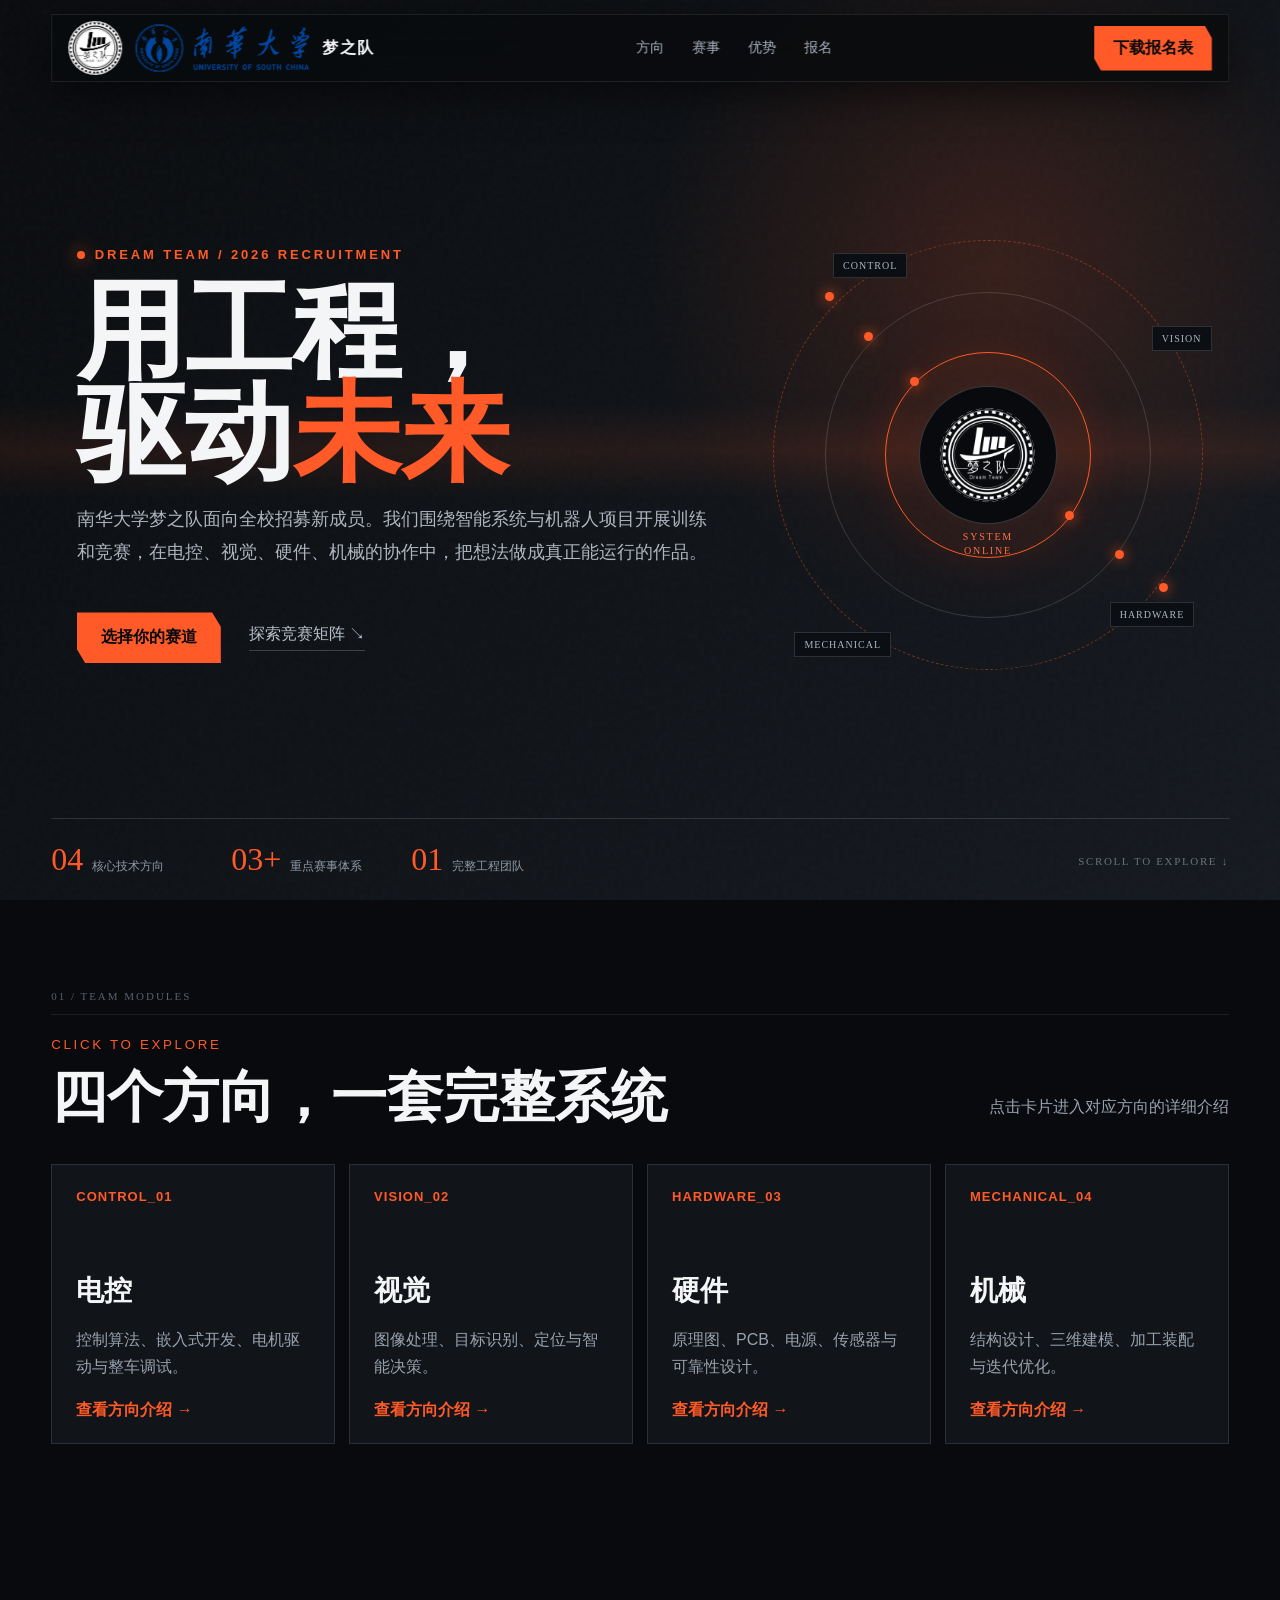
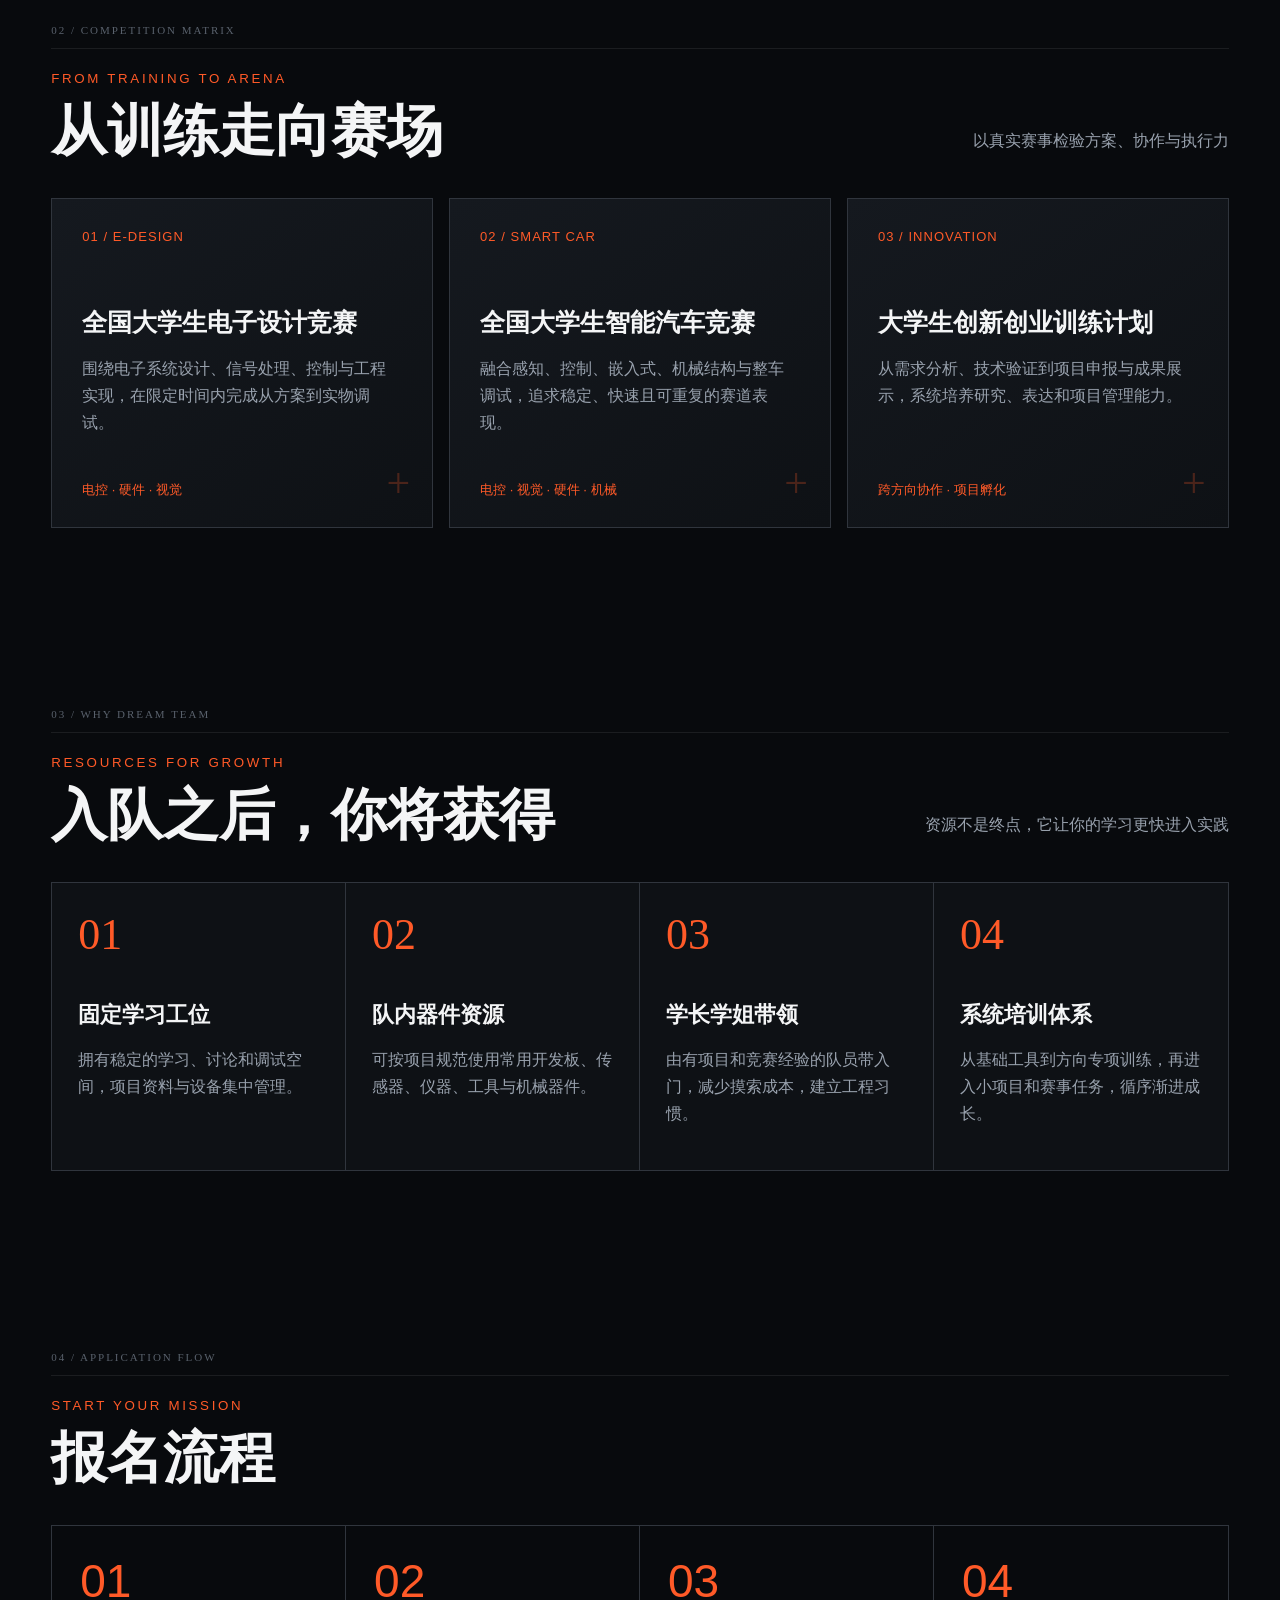
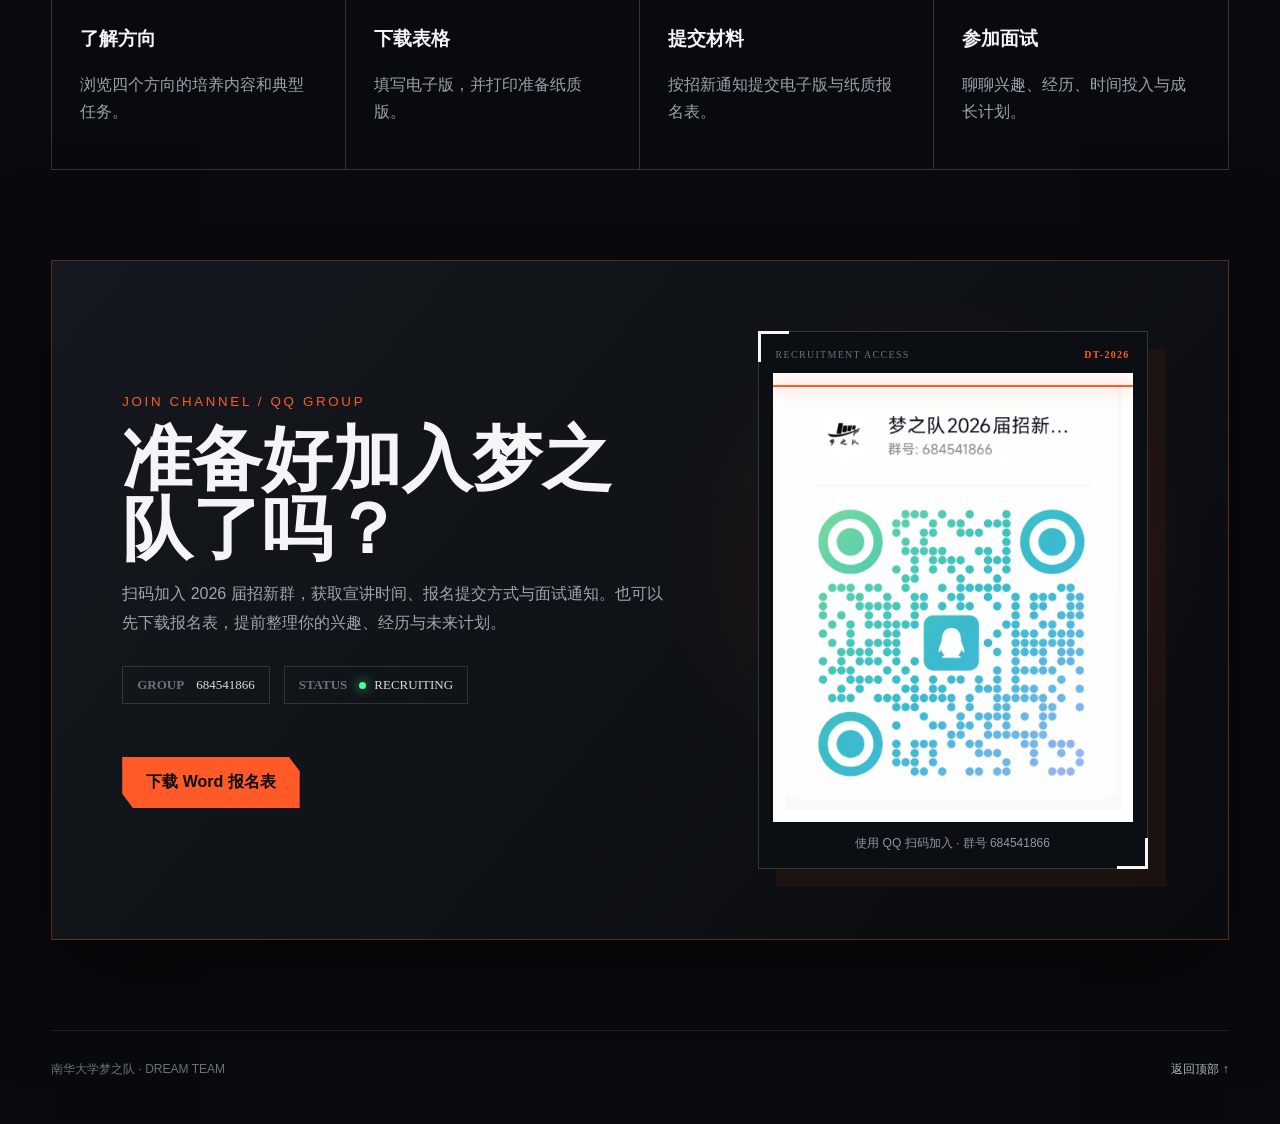
==== commit a49550ca: "更新" ====
--- a/index.html
+++ b/index.html
@@ -7,9 +7,9 @@
   <title>梦之队招新 · 黑曜机甲</title>
   <link rel="stylesheet" href="assets/mecha.css">
   <link rel="stylesheet" href="assets/brand-fix.css">
-  <link rel="stylesheet" href="assets/mecha-v2.css">
+  <link rel="stylesheet" href="assets/mecha-v2.css"><link rel="stylesheet" href="assets/mecha-v3.css">
 </head>
-<body>
+<body class="home-page">
   <nav class="nav">
     <a class="brand" href="index.html"><img src="assets/dream-team-logo.jpg" alt="梦之队队徽"><img class="usc-logo" src="assets/usc-logo.png" alt="南华大学校标"><b>梦之队</b></a>
     <div class="nav-links"><a href="#roles">方向</a><a href="#competitions">赛事</a><a href="#benefits">优势</a><a href="#apply">报名</a></div>
@@ -74,6 +74,6 @@
     </section>
   </main>
   <footer class="site-footer"><span>南华大学梦之队 · DREAM TEAM</span><a href="#top" onclick="window.scrollTo({top:0,behavior:'smooth'});return false">返回顶部 ↑</a></footer>
-  <script src="assets/mecha.js"></script><script src="assets/mecha-v2.js"></script>
+  <script src="assets/mecha.js"></script><script src="assets/mecha-v2.js"></script><script src="assets/mecha-v3.js"></script>
 </body>
 </html>
--- a/assets/mecha-v3.css
+++ b/assets/mecha-v3.css
@@ -0,0 +1,3 @@
+@media (min-width:901px) and (min-height:700px){html{scroll-snap-type:y proximity}.home-page .hero{min-height:100svh;height:100svh;scroll-snap-align:start;scroll-snap-stop:always}.home-page main{scroll-snap-align:start}.direction-page .direction-hero{min-height:100svh;height:100svh;display:flex;align-items:center;scroll-snap-align:start;scroll-snap-stop:always}.direction-page main{scroll-snap-align:start}}
+.duty-list{display:grid;gap:10px}.duty-item{position:relative;min-height:78px;padding:14px 15px 14px 58px;border:1px solid #30353d;background:#0c0f13;transition:.25s}.duty-item:hover{border-color:#ff5a28;transform:translateX(5px)}.duty-item b{position:absolute;left:16px;top:16px;color:#ff5a28;font:15px Consolas}.duty-item strong{display:block;margin-bottom:5px;font-size:15px}.duty-item span{display:block;color:#939da9;font-size:13px;line-height:1.55}.module-grid .module:first-child{background:linear-gradient(145deg,#12161b,#0c0f13)}
+@media(max-width:900px),(max-height:699px){html{scroll-snap-type:none}.duty-item{min-height:auto}}
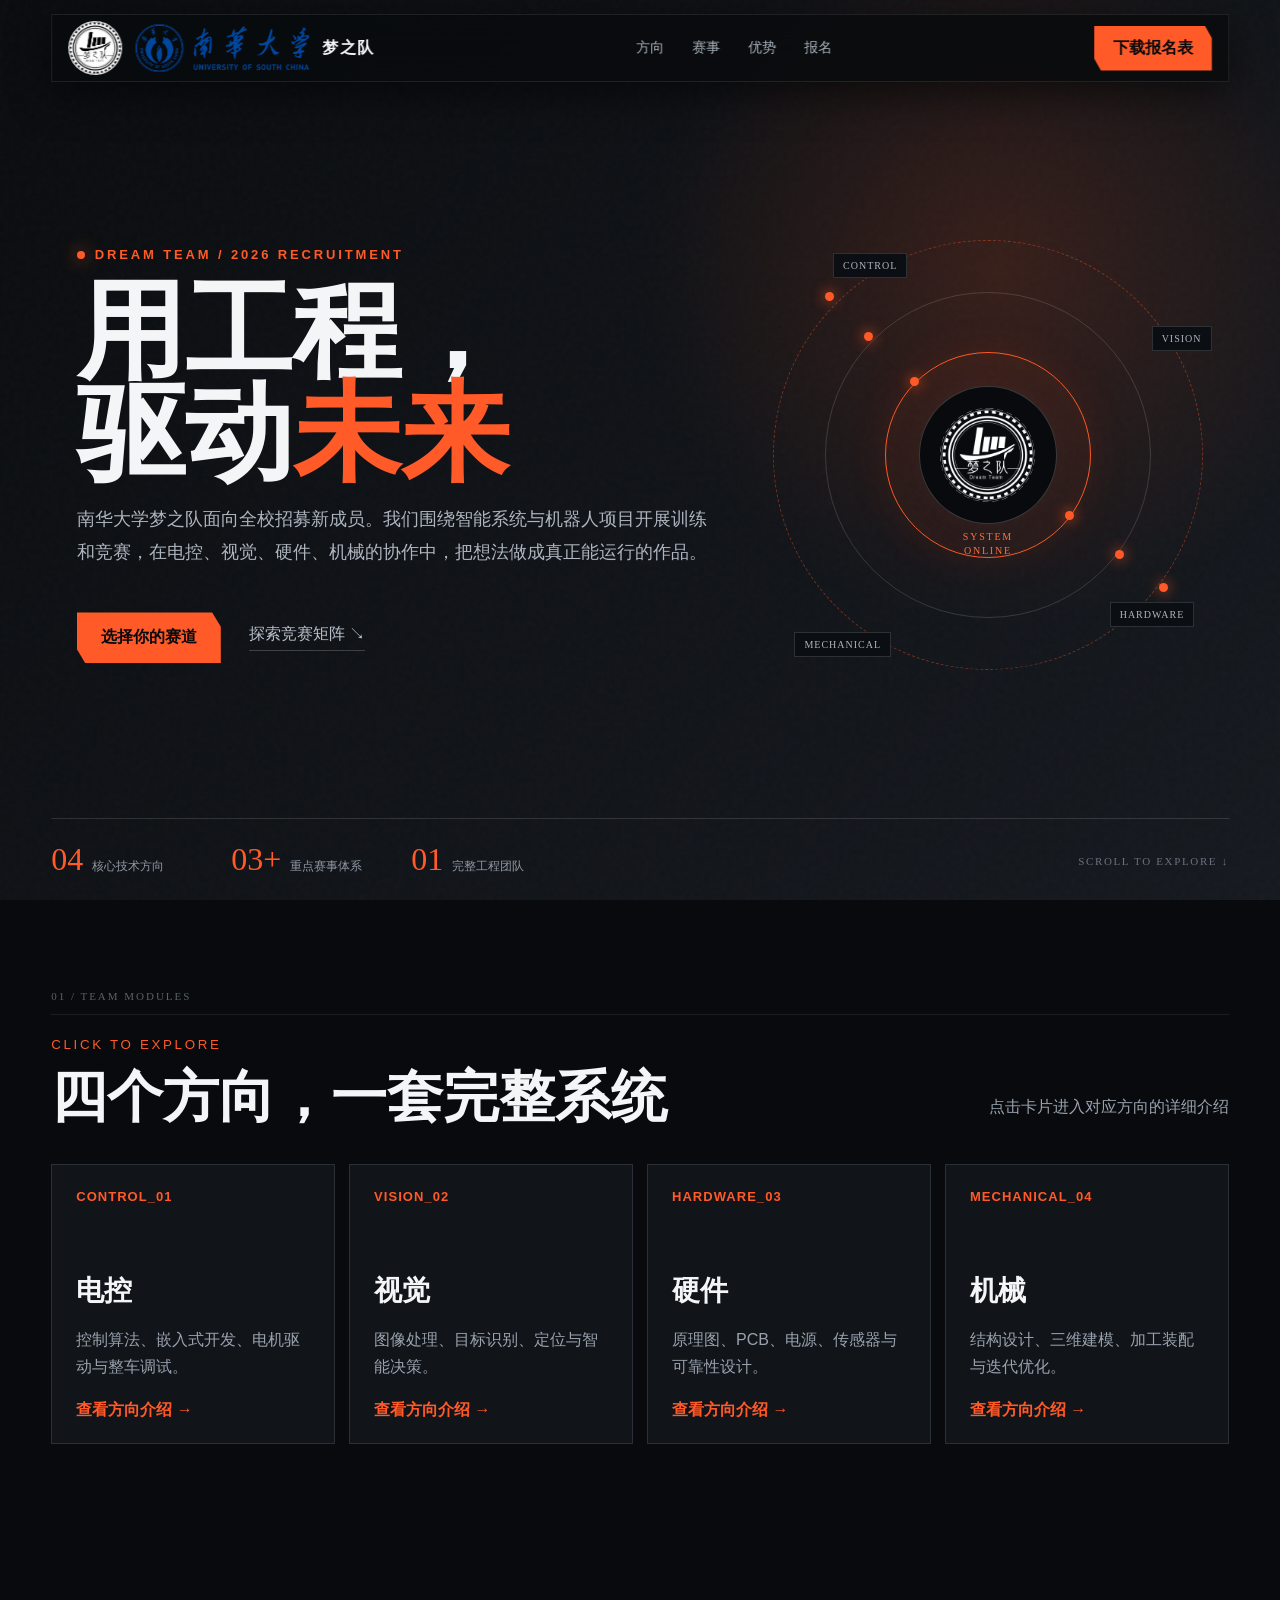
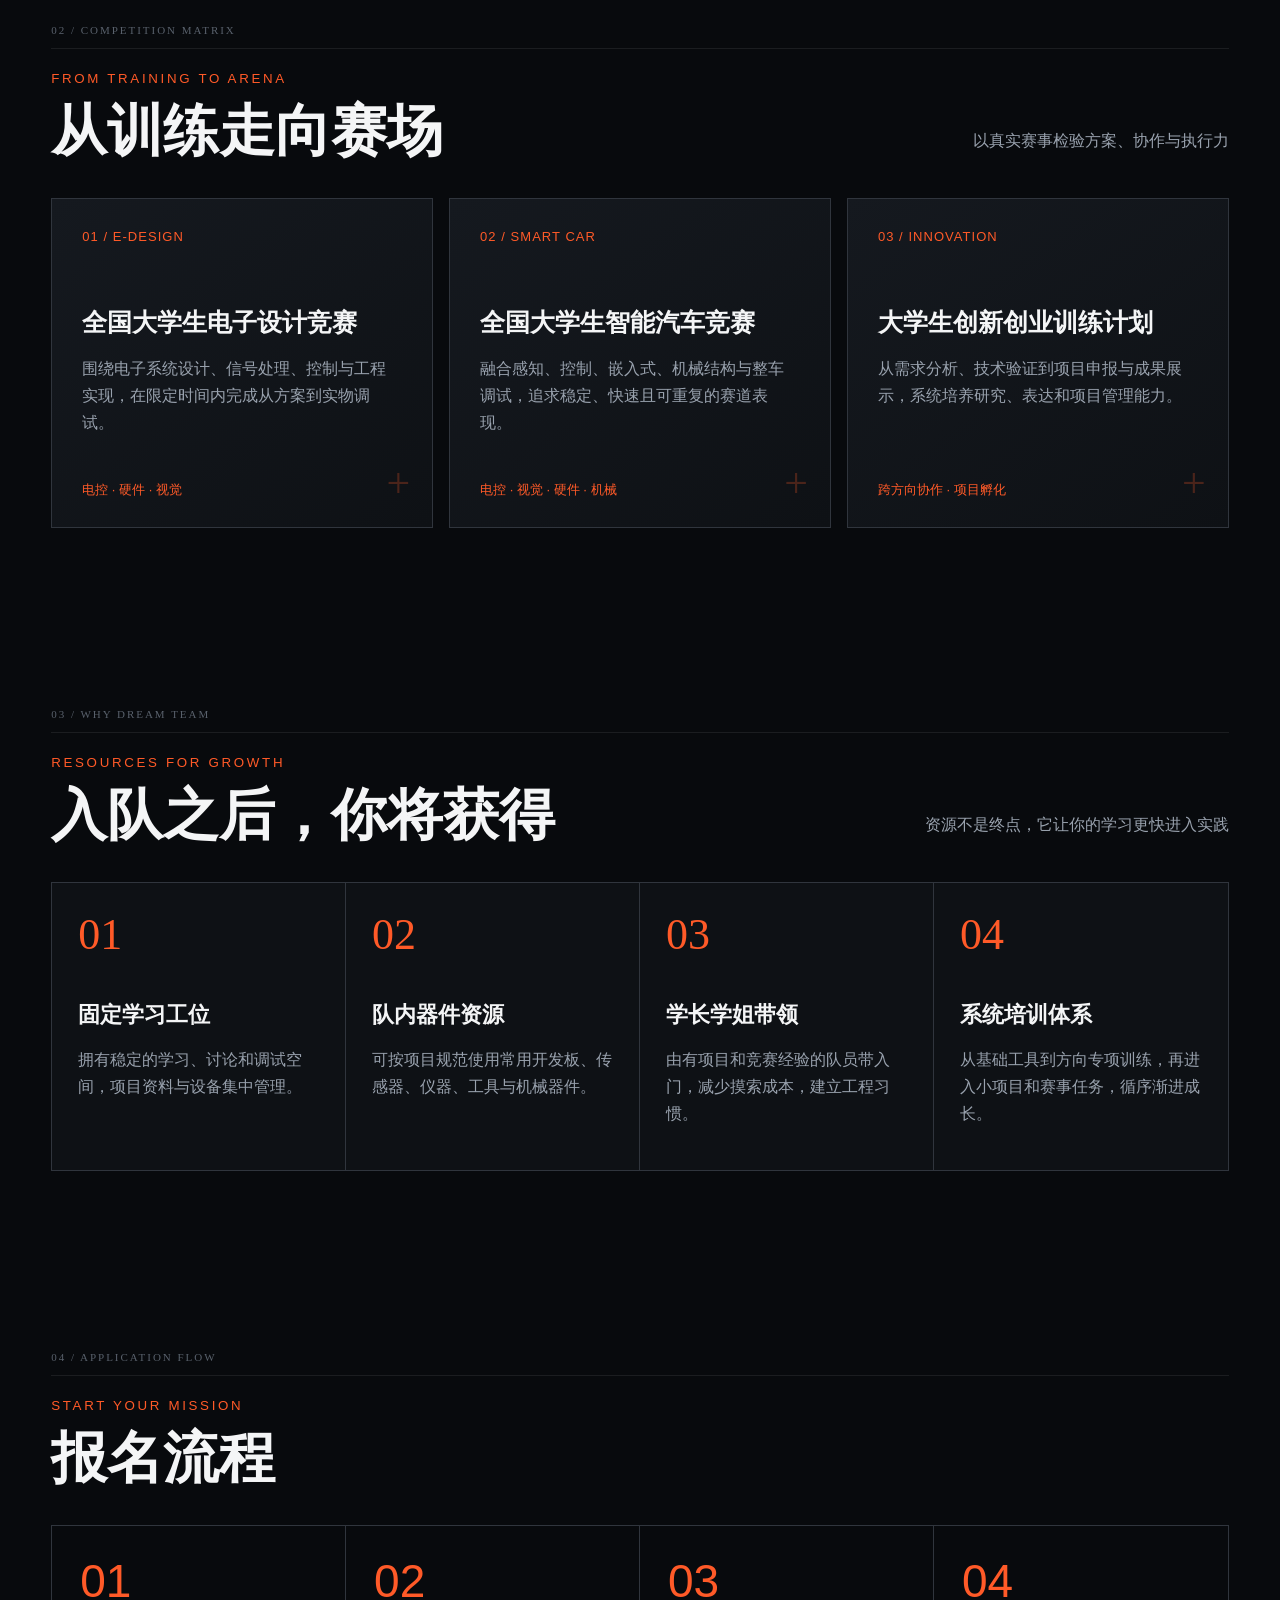
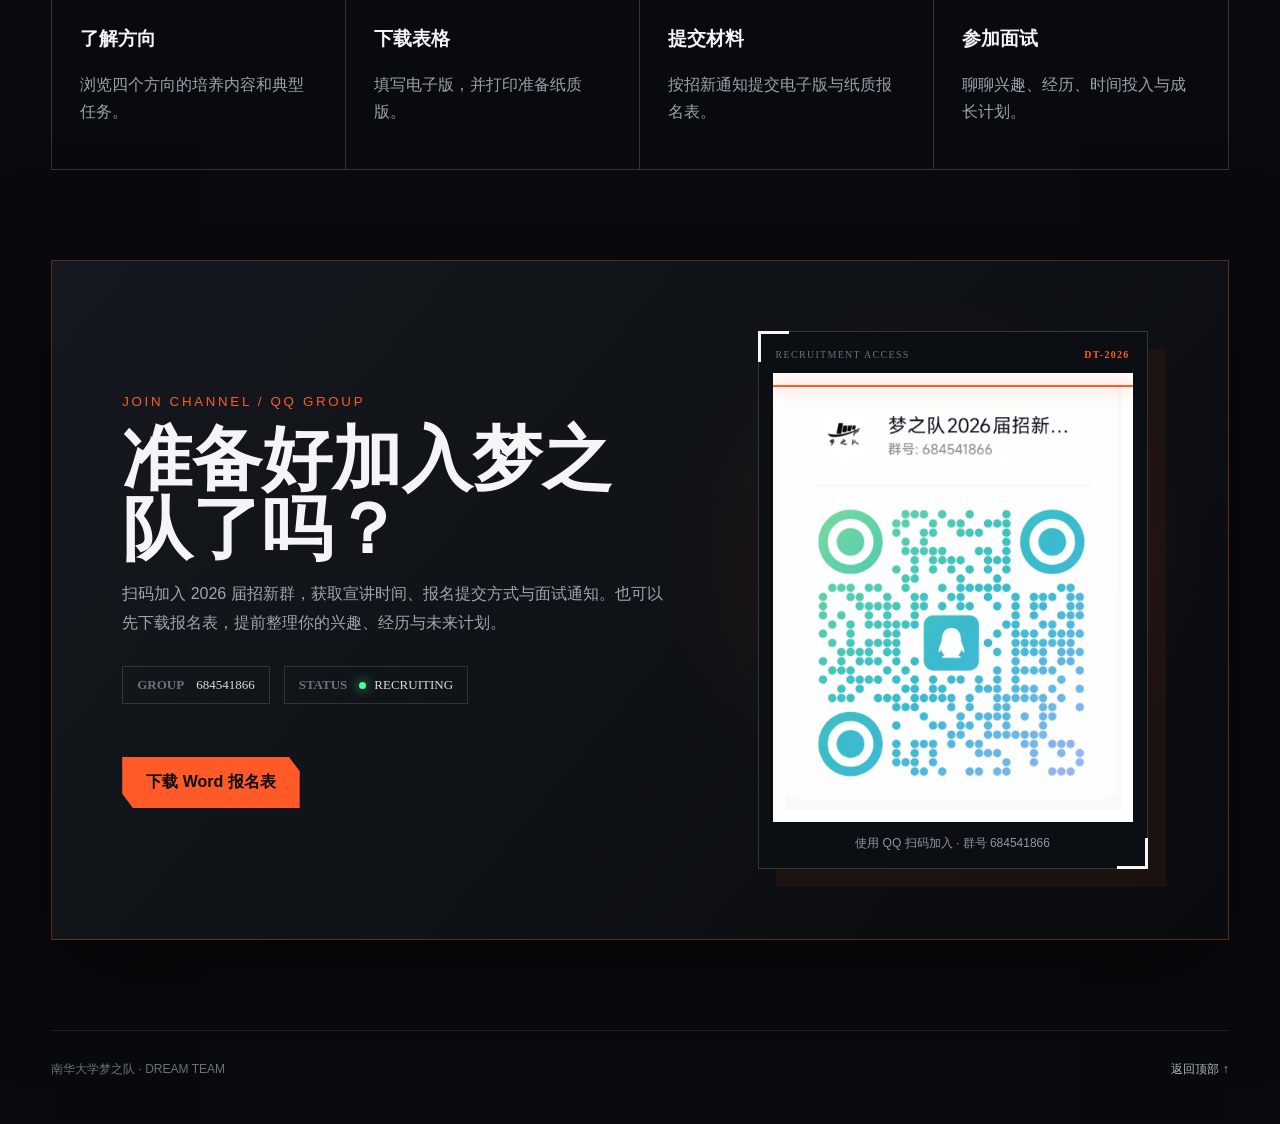
==== commit 9fdc7407: "更新" ====
--- a/index.html
+++ b/index.html
@@ -4,7 +4,7 @@
   <meta charset="utf-8">
   <meta name="viewport" content="width=device-width,initial-scale=1">
   <meta name="description" content="南华大学梦之队招新：电控、视觉、硬件、机械方向">
-  <title>梦之队招新 · 黑曜机甲</title>
+<title>梦之队招新</title>
   <link rel="stylesheet" href="assets/mecha.css">
   <link rel="stylesheet" href="assets/brand-fix.css">
   <link rel="stylesheet" href="assets/mecha-v2.css"><link rel="stylesheet" href="assets/mecha-v3.css">
@@ -25,10 +25,10 @@
         <p>南华大学梦之队面向全校招募新成员。我们围绕智能系统与机器人项目开展训练和竞赛，在电控、视觉、硬件、机械的协作中，把想法做成真正能运行的作品。</p>
         <div class="hero-actions"><a class="btn" href="#roles">选择你的赛道</a><a class="text-link" href="#competitions">探索竞赛矩阵 ↘</a></div>
       </div>
-      <div class="core" aria-hidden="true">
+      <div class="core" aria-label="招新方向快捷入口">
         <div class="core-ring ring-a"></div><div class="core-ring ring-b"></div><div class="core-ring ring-c"></div>
         <div class="core-center"><img src="assets/dream-team-logo.jpg" alt=""><span>SYSTEM<br>ONLINE</span></div>
-        <i class="node n1">CONTROL</i><i class="node n2">VISION</i><i class="node n3">HARDWARE</i><i class="node n4">MECHANICAL</i>
+        <a class="node n1" href="#role-control" aria-label="前往电控方向">CONTROL</a><a class="node n2" href="#role-vision" aria-label="前往视觉方向">VISION</a><a class="node n3" href="#role-hardware" aria-label="前往硬件方向">HARDWARE</a><a class="node n4" href="#role-mechanical" aria-label="前往机械方向">MECHANICAL</a>
       </div>
     </div>
     <div class="hero-stats"><div><b>04</b><span>核心技术方向</span></div><div><b>03+</b><span>重点赛事体系</span></div><div><b>01</b><span>完整工程团队</span></div><p>SCROLL TO EXPLORE ↓</p></div>
@@ -39,10 +39,10 @@
       <div class="section-index">01 / TEAM MODULES</div>
       <div class="title"><div><small>CLICK TO EXPLORE</small><h2>四个方向，一套完整系统</h2></div><p>点击卡片进入对应方向的详细介绍</p></div>
       <div class="roles">
-        <a class="role spotlight" href="direction-control.html"><b>CONTROL_01</b><h3>电控</h3><p>控制算法、嵌入式开发、电机驱动与整车调试。</p><span>查看方向介绍 →</span></a>
-        <a class="role spotlight" href="direction-vision.html"><b>VISION_02</b><h3>视觉</h3><p>图像处理、目标识别、定位与智能决策。</p><span>查看方向介绍 →</span></a>
-        <a class="role spotlight" href="direction-hardware.html"><b>HARDWARE_03</b><h3>硬件</h3><p>原理图、PCB、电源、传感器与可靠性设计。</p><span>查看方向介绍 →</span></a>
-        <a class="role spotlight" href="direction-mechanical.html"><b>MECHANICAL_04</b><h3>机械</h3><p>结构设计、三维建模、加工装配与迭代优化。</p><span>查看方向介绍 →</span></a>
+        <a id="role-control" class="role spotlight" href="direction-control.html"><b>CONTROL_01</b><h3>电控</h3><p>控制算法、嵌入式开发、电机驱动与整车调试。</p><span>查看方向介绍 →</span></a>
+        <a id="role-vision" class="role spotlight" href="direction-vision.html"><b>VISION_02</b><h3>视觉</h3><p>图像处理、目标识别、定位与智能决策。</p><span>查看方向介绍 →</span></a>
+        <a id="role-hardware" class="role spotlight" href="direction-hardware.html"><b>HARDWARE_03</b><h3>硬件</h3><p>原理图、PCB、电源、传感器与可靠性设计。</p><span>查看方向介绍 →</span></a>
+        <a id="role-mechanical" class="role spotlight" href="direction-mechanical.html"><b>MECHANICAL_04</b><h3>机械</h3><p>结构设计、三维建模、加工装配与迭代优化。</p><span>查看方向介绍 →</span></a>
       </div>
     </section>
 
--- a/assets/mecha-v3.css
+++ b/assets/mecha-v3.css
@@ -1,3 +1,13 @@
 @media (min-width:901px) and (min-height:700px){html{scroll-snap-type:y proximity}.home-page .hero{min-height:100svh;height:100svh;scroll-snap-align:start;scroll-snap-stop:always}.home-page main{scroll-snap-align:start}.direction-page .direction-hero{min-height:100svh;height:100svh;display:flex;align-items:center;scroll-snap-align:start;scroll-snap-stop:always}.direction-page main{scroll-snap-align:start}}
 .duty-list{display:grid;gap:10px}.duty-item{position:relative;min-height:78px;padding:14px 15px 14px 58px;border:1px solid #30353d;background:#0c0f13;transition:.25s}.duty-item:hover{border-color:#ff5a28;transform:translateX(5px)}.duty-item b{position:absolute;left:16px;top:16px;color:#ff5a28;font:15px Consolas}.duty-item strong{display:block;margin-bottom:5px;font-size:15px}.duty-item span{display:block;color:#939da9;font-size:13px;line-height:1.55}.module-grid .module:first-child{background:linear-gradient(145deg,#12161b,#0c0f13)}
 @media(max-width:900px),(max-height:699px){html{scroll-snap-type:none}.duty-item{min-height:auto}}
+.hero-v2 .scanline{inset:0;overflow:hidden;background:none;animation:none;pointer-events:none}
+.hero-v2 .scanline::before{position:absolute;left:0;right:0;top:-16%;height:16%;content:"";background:linear-gradient(to bottom,transparent 0,#ff5a2802 35%,#ff5a280e 72%,#ff8a5c29 76%,#ff5a2806 80%,transparent 100%);filter:blur(.8px);animation:heroScanSweep 5.5s linear infinite;will-change:transform}
+@keyframes heroScanSweep{0%{transform:translateY(0)}100%{transform:translateY(725%)}}
+@media(prefers-reduced-motion:reduce){.hero-v2 .scanline::before{animation:none;display:none}}
+.hero-v2 .node{z-index:4;text-decoration:none;cursor:pointer;transition:transform .25s ease,color .25s ease,border-color .25s ease,background .25s ease,box-shadow .25s ease}
+.hero-v2 .node:hover,.hero-v2 .node:focus-visible{color:#fff;border-color:#ff7042;background:#171116;box-shadow:0 0 12px #ff5a2860,0 0 28px #ff5a282d;transform:scale(1.08)}
+.hero-v2 .node:focus-visible{outline:1px solid #ff8a64;outline-offset:3px}
+.role.direction-highlight,.role:target{border-color:#ff6a3a;box-shadow:0 0 0 1px #ff5a285c,0 18px 52px #ff5a2829;transform:translateY(-7px)}
+.role.direction-highlight::before,.role:target::before{opacity:1;background:radial-gradient(360px circle at 50% 35%,#ff5a2832,transparent 65%)}
+@media(prefers-reduced-motion:reduce){.hero-v2 .node,.role.direction-highlight,.role:target{transition:none;transform:none}}
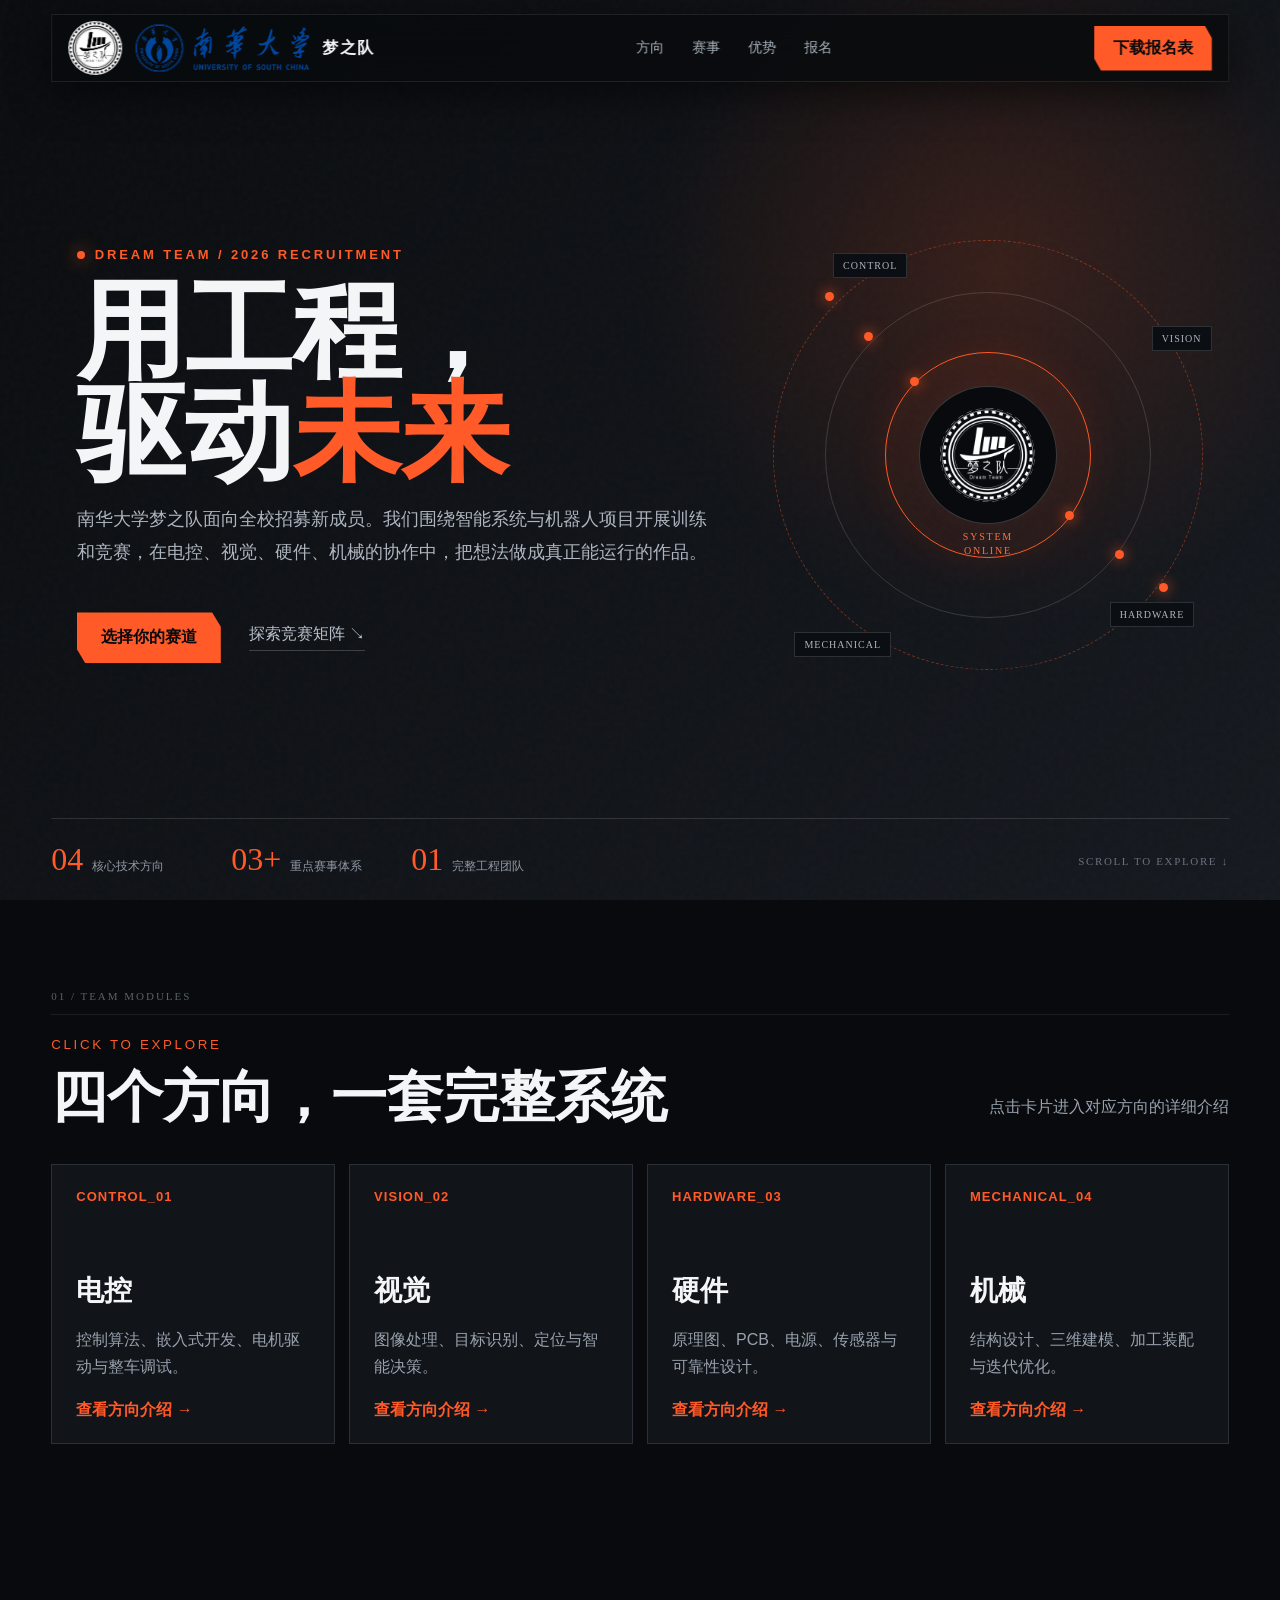
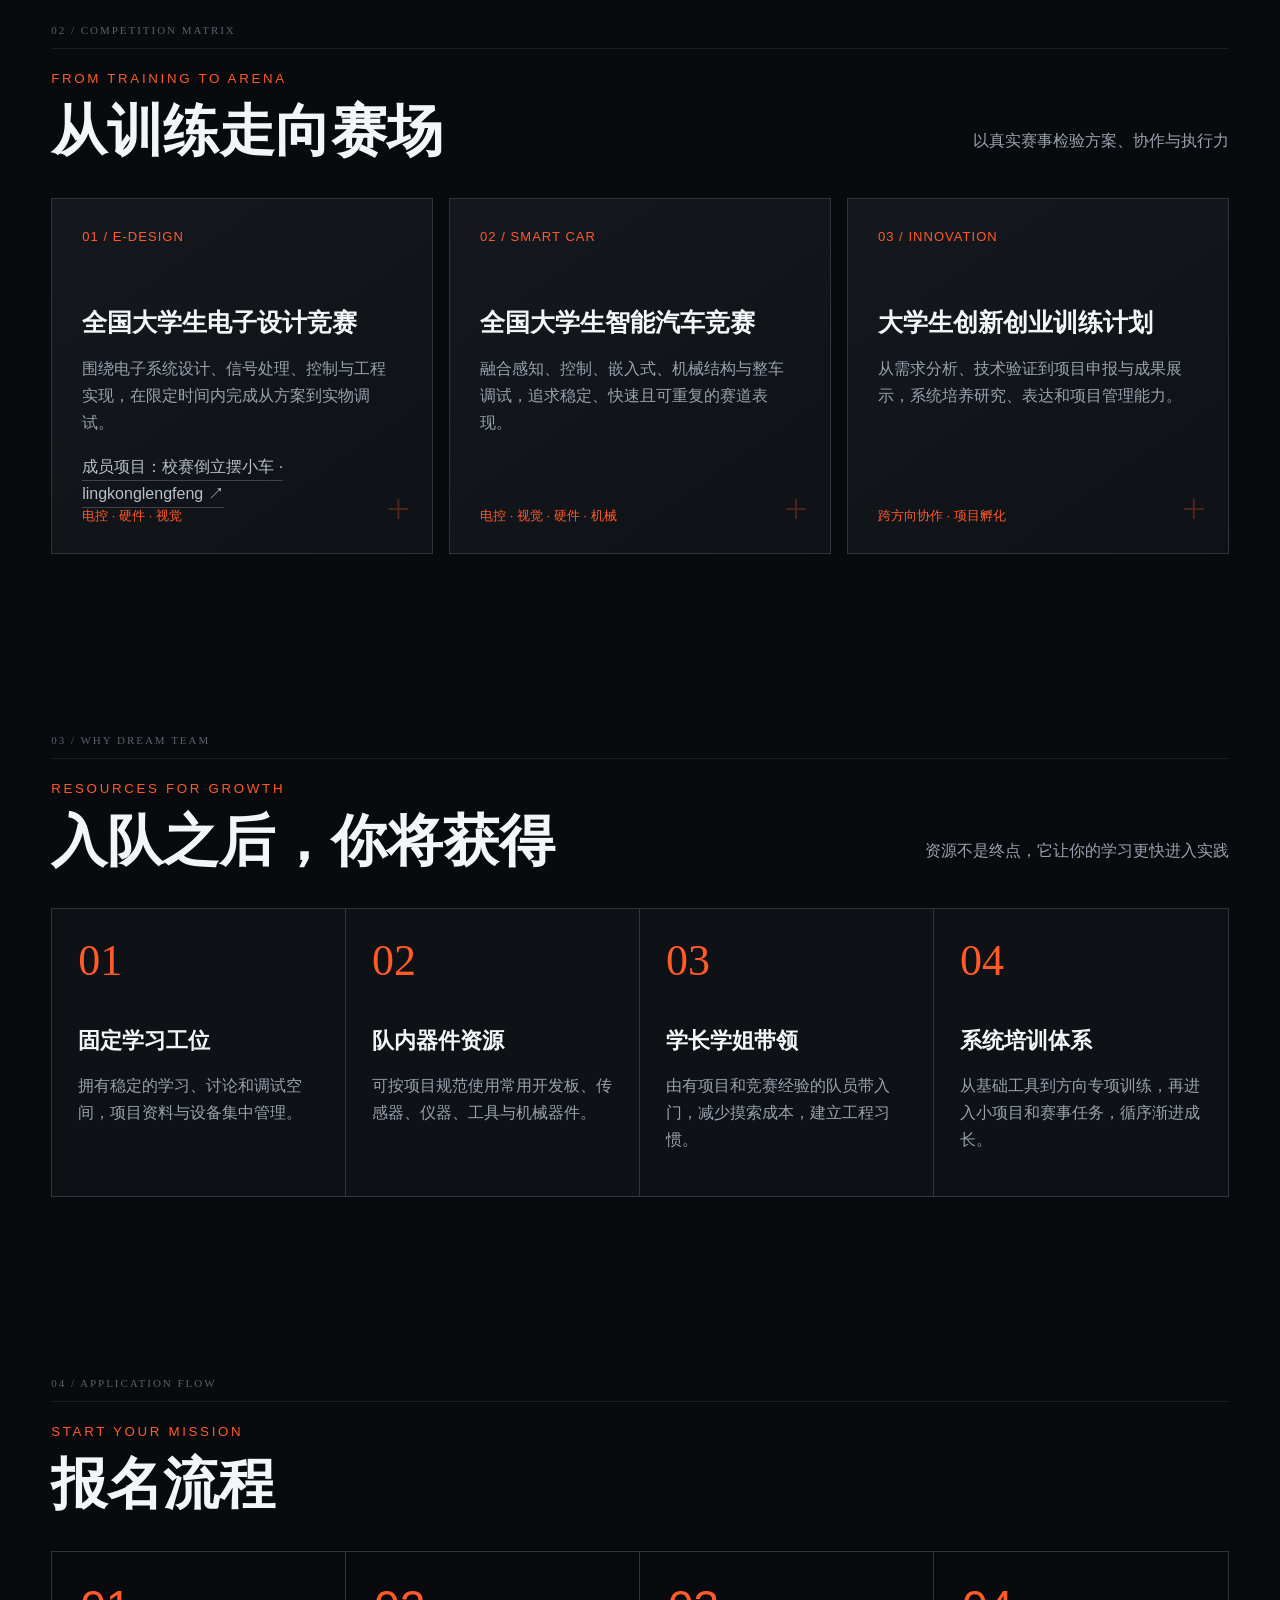
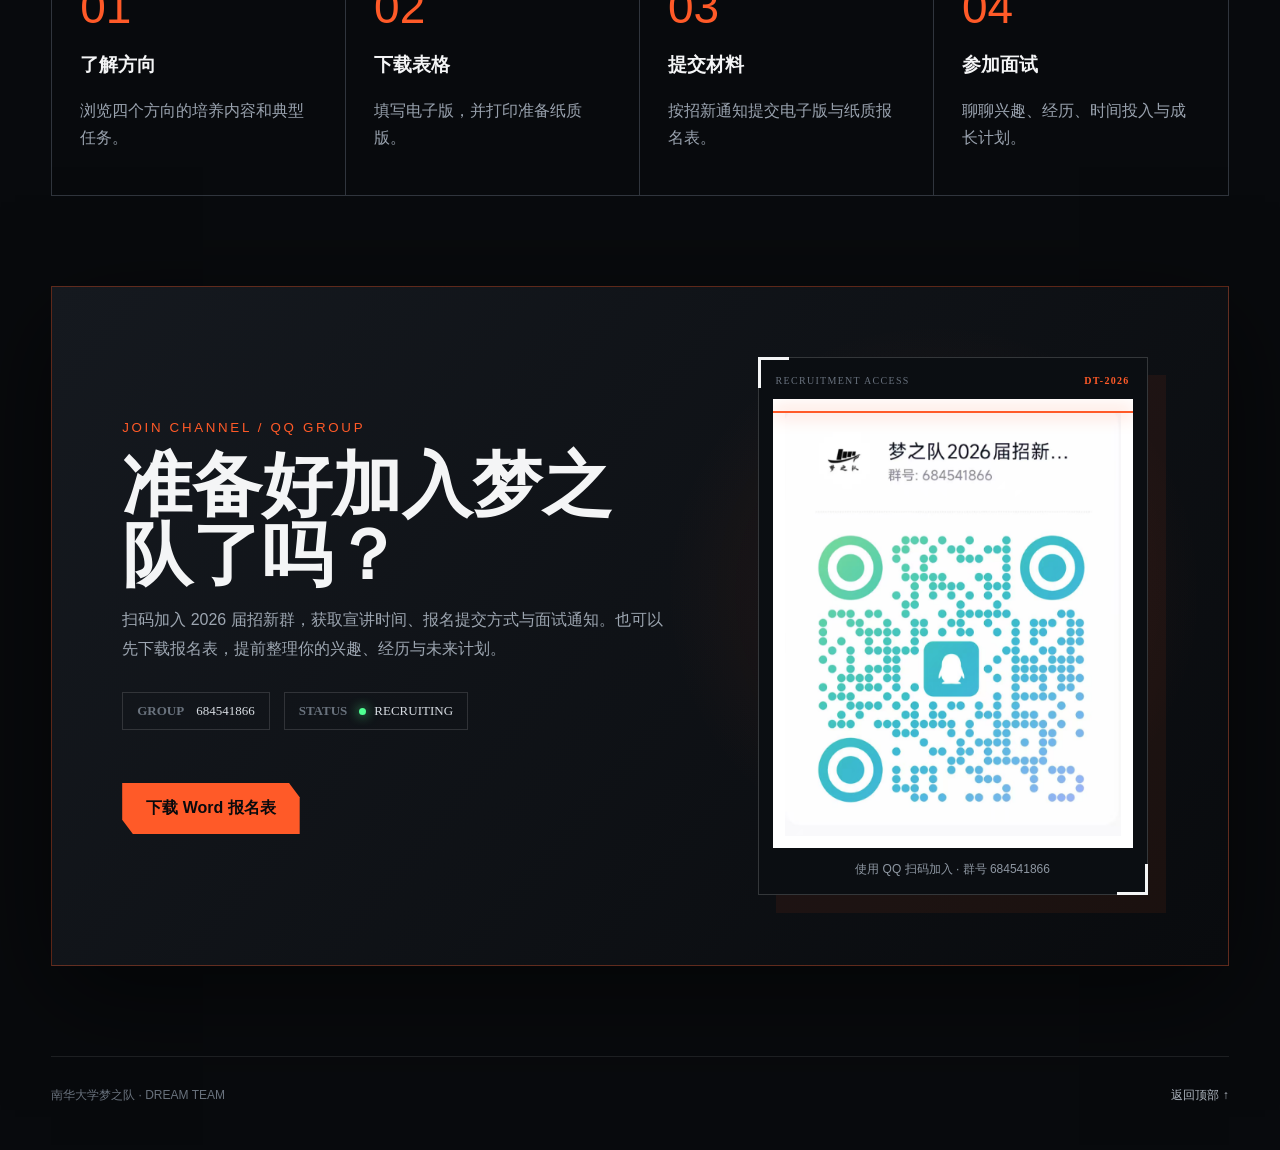
==== commit d8409b81: "Link member pendulum car project from recruitment website" ====
--- a/index.html
+++ b/index.html
@@ -50,7 +50,7 @@
       <div class="section-index">02 / COMPETITION MATRIX</div>
       <div class="title"><div><small>FROM TRAINING TO ARENA</small><h2>从训练走向赛场</h2></div><p>以真实赛事检验方案、协作与执行力</p></div>
       <div class="competitions">
-        <article class="competition spotlight"><span>01 / E-DESIGN</span><h3>全国大学生电子设计竞赛</h3><p>围绕电子系统设计、信号处理、控制与工程实现，在限定时间内完成从方案到实物调试。</p><i>电控 · 硬件 · 视觉</i></article>
+        <article class="competition spotlight"><span>01 / E-DESIGN</span><h3>全国大学生电子设计竞赛</h3><p>围绕电子系统设计、信号处理、控制与工程实现，在限定时间内完成从方案到实物调试。</p><i>电控 · 硬件 · 视觉</i><p><a class="text-link" href="https://github.com/lingkonglengfeng/nanhua-pendulum-car" target="_blank" rel="noopener noreferrer">成员项目：校赛倒立摆小车 · lingkonglengfeng ↗</a></p></article>
         <article class="competition spotlight"><span>02 / SMART CAR</span><h3>全国大学生智能汽车竞赛</h3><p>融合感知、控制、嵌入式、机械结构与整车调试，追求稳定、快速且可重复的赛道表现。</p><i>电控 · 视觉 · 硬件 · 机械</i></article>
         <article class="competition spotlight"><span>03 / INNOVATION</span><h3>大学生创新创业训练计划</h3><p>从需求分析、技术验证到项目申报与成果展示，系统培养研究、表达和项目管理能力。</p><i>跨方向协作 · 项目孵化</i></article>
       </div>
